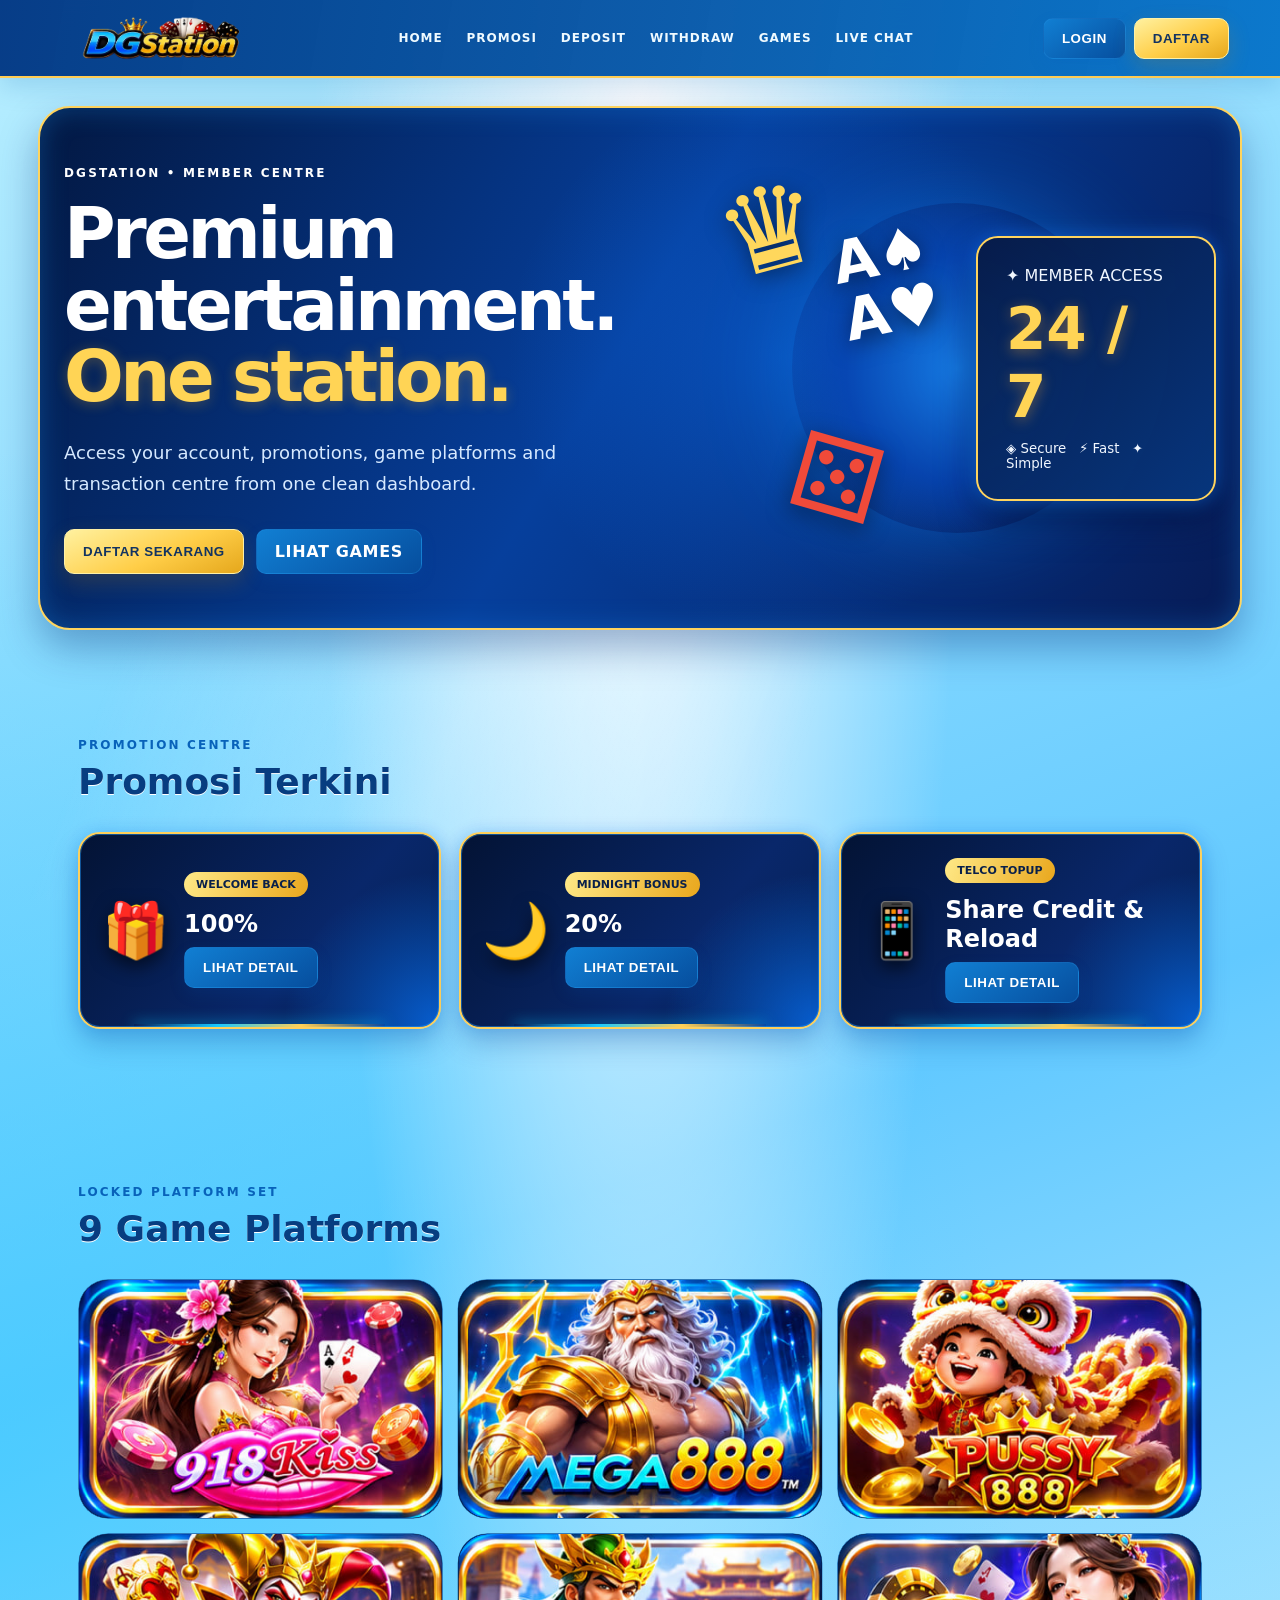
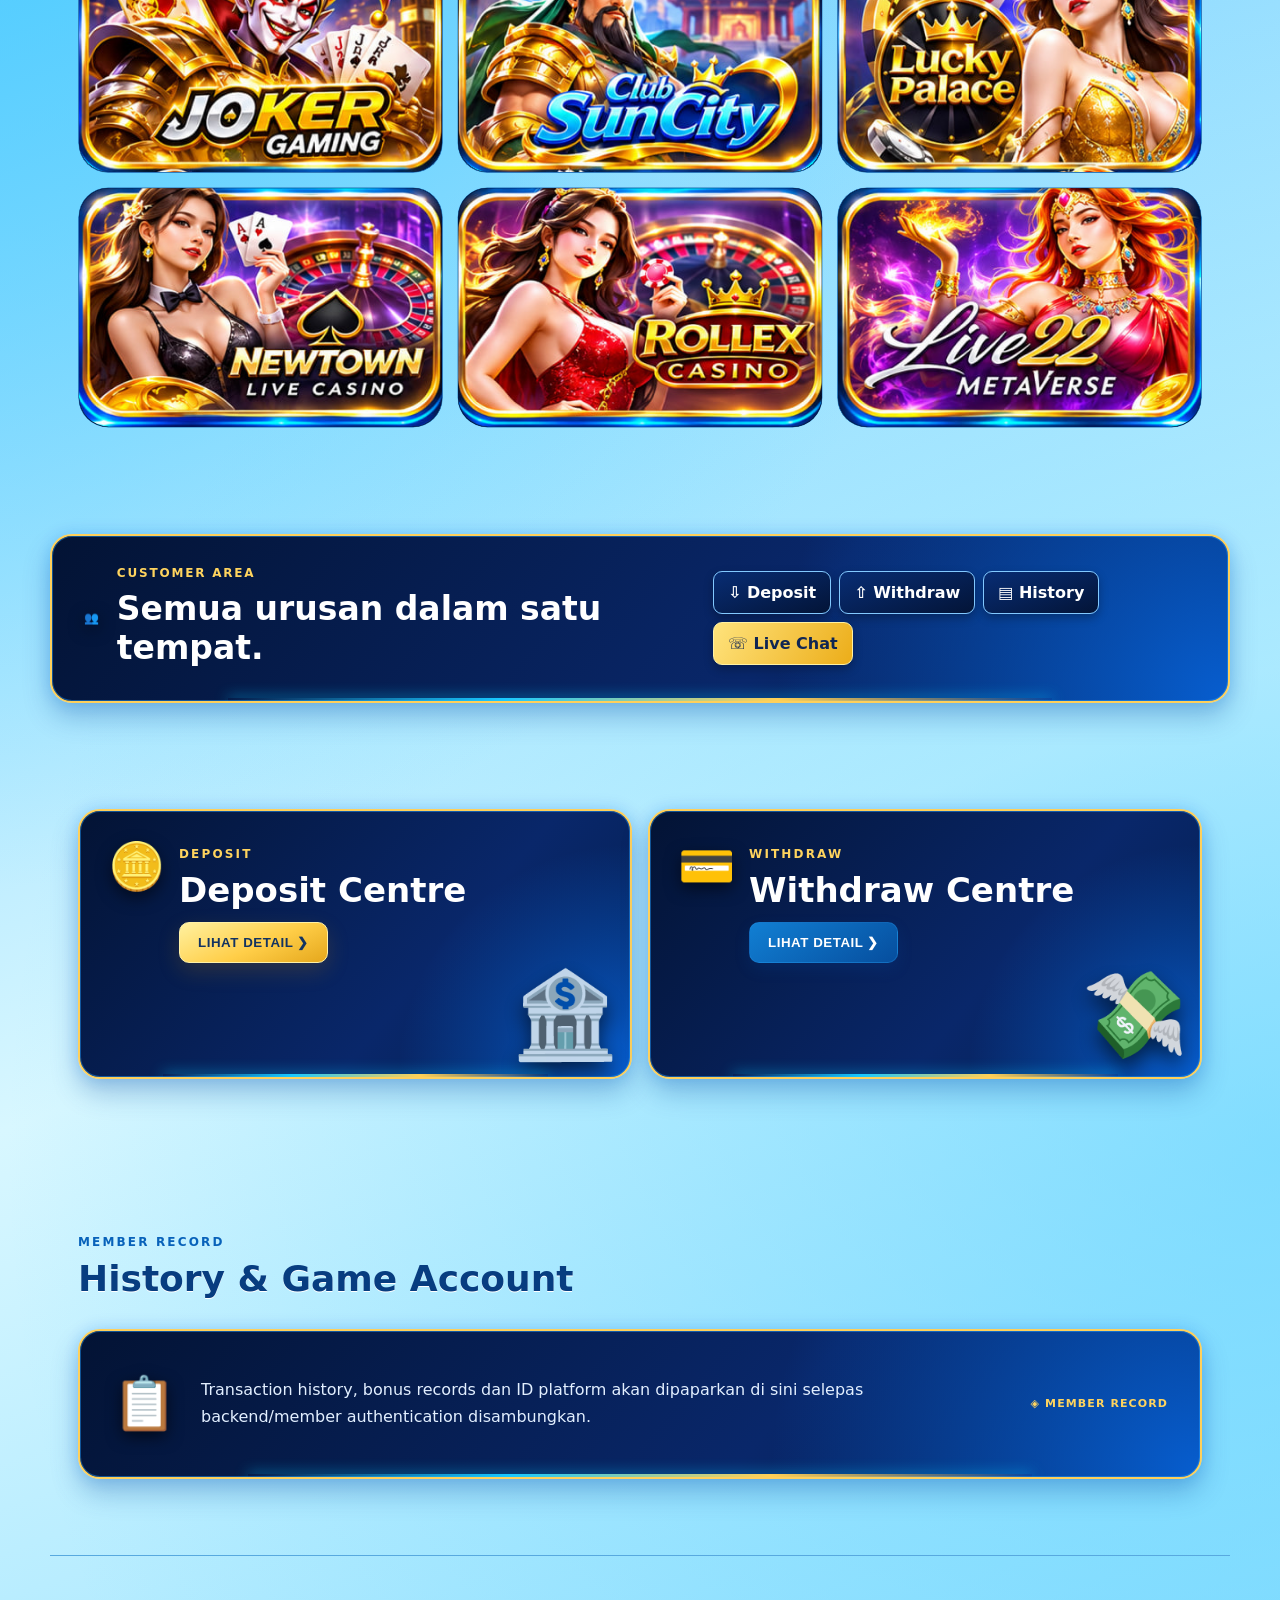
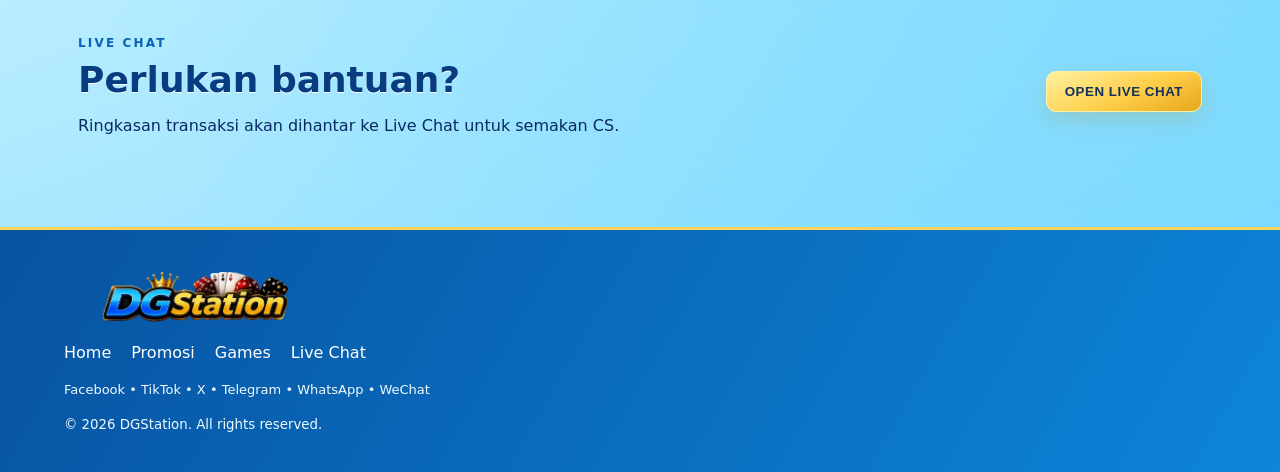
==== index.html @ 9f31e52c "Simplify promotion and transaction cards with detail dialogs" ====
<!doctype html>
<html lang="en"><head><meta charset="utf-8"><meta name="viewport" content="width=device-width,initial-scale=1">
<title>DGStation</title><meta name="theme-color" content="#061a38"><link rel="icon" type="image/png" href="assets/a761cf86-f172-4a52-9c1f-d658c982da86.png"><link rel="apple-touch-icon" sizes="1024x1024" href="assets/a761cf86-f172-4a52-9c1f-d658c982da86.png"><link rel="stylesheet" href="assets/css/app.css"></head>
<body>
<header class="topbar"><a class="brand" href="#home" aria-label="DGStation home"><img class="dg-logo dg-logo-header" src="assets/image-removebg-preview%20(14).png" alt="DGStation" width="255" height="65"></a>
<button class="menu-toggle" aria-label="Menu">☰</button><nav><a href="#home">HOME</a><a href="#promosi">PROMOSI</a><a href="#deposit">DEPOSIT</a><a href="#withdraw">WITHDRAW</a><a href="#games">GAMES</a><a href="#live-chat">LIVE CHAT</a></nav>
<div class="auth"><button class="btn ghost" data-modal="login">LOGIN</button><button class="btn gold" data-modal="register">DAFTAR</button></div></header>
<main>
<section id="home" class="hero"><div class="hero-copy"><span class="eyebrow">DGSTATION • MEMBER CENTRE</span><h1>Premium entertainment.<br><em>One station.</em></h1><p>Access your account, promotions, game platforms and transaction centre from one clean dashboard.</p><div class="hero-actions"><button class="btn gold" data-modal="register">DAFTAR SEKARANG</button><a class="btn ghost" href="#games">LIHAT GAMES</a></div></div><div class="hero-art"><div class="orb"></div><div class="hero-casino-decor" aria-hidden="true"><span class="deco-crown">♛</span><span class="deco-cards">A♠<br>A♥</span><span class="deco-dice">⚄</span></div><div class="glass-card"><span>✦ MEMBER ACCESS</span><strong>24 / 7</strong><small>◈ Secure &nbsp; ⚡ Fast &nbsp; ✦ Simple</small></div></div></section>
<section id="promosi" class="section"><div class="section-head"><span>PROMOTION CENTRE</span><h2>Promosi Terkini</h2></div><div class="promo-grid"><article class="promo-card promo-gift"><span class="card-symbol" aria-hidden="true">🎁</span><div class="card-copy"><b>WELCOME BACK</b><h3>100%</h3><button class="btn ghost" data-info="welcome">LIHAT DETAIL</button></div></article><article class="promo-card promo-moon"><span class="card-symbol" aria-hidden="true">🌙</span><div class="card-copy"><b>MIDNIGHT BONUS</b><h3>20%</h3><button class="btn ghost" data-info="midnight">LIHAT DETAIL</button></div></article><article class="promo-card promo-phone"><span class="card-symbol" aria-hidden="true">📱</span><div class="card-copy"><b>TELCO TOPUP</b><h3>Share Credit & Reload</h3><button class="btn ghost" data-info="telco">LIHAT DETAIL</button></div></article></div></section>
<section id="games" class="section"><div class="section-head"><span>LOCKED PLATFORM SET</span><h2>9 Game Platforms</h2></div><div class="games" id="gameGrid"></div></section>
<section class="member-strip"><div class="member-heading"><span class="member-icon" aria-hidden="true">👥</span><div><span>CUSTOMER AREA</span><h2>Semua urusan dalam satu tempat.</h2></div></div><div class="quick"><a href="#deposit">⇩ Deposit</a><a href="#withdraw">⇧ Withdraw</a><a href="#history">▤ History</a><a class="quick-chat" href="#live-chat">☏ Live Chat</a></div></section>
<section id="deposit" class="section split"><div class="service-card deposit-card"><div class="service-icon" aria-hidden="true">🪙</div><div class="service-content"><span class="eyebrow">DEPOSIT</span><h2>Deposit Centre</h2><button class="btn gold" data-info="deposit">LIHAT DETAIL ❯</button></div><div class="service-illustration" aria-hidden="true">🏦</div></div><div id="withdraw" class="service-card withdraw-card"><div class="service-icon" aria-hidden="true">💳</div><div class="service-content"><span class="eyebrow">WITHDRAW</span><h2>Withdraw Centre</h2><button class="btn ghost" data-info="withdraw">LIHAT DETAIL ❯</button></div><div class="service-illustration" aria-hidden="true">💸</div></div></section>
<section id="history" class="section"><div class="section-head"><span>MEMBER RECORD</span><h2>History & Game Account</h2></div><div class="panel record-panel"><span class="record-icon" aria-hidden="true">📋</span><p>Transaction history, bonus records dan ID platform akan dipaparkan di sini selepas backend/member authentication disambungkan.</p><span class="record-status">◈ MEMBER RECORD</span></div></section>
<section id="live-chat" class="section chat"><div><span class="eyebrow">LIVE CHAT</span><h2>Perlukan bantuan?</h2><p>Ringkasan transaksi akan dihantar ke Live Chat untuk semakan CS.</p></div><button class="btn gold">OPEN LIVE CHAT</button></section>
</main>
<footer><div class="brand"><img class="dg-logo dg-logo-footer" src="assets/image-removebg-preview%20(14).png" alt="DGStation" width="260" height="67"></div><div class="footlinks"><a href="#home">Home</a><a href="#promosi">Promosi</a><a href="#games">Games</a><a href="#live-chat">Live Chat</a></div><div class="social">Facebook • TikTok • X • Telegram • WhatsApp • WeChat</div><small>© 2026 DGStation. All rights reserved.</small></footer>
<div class="modal" id="login"><div class="modal-card"><button class="close">×</button><span class="eyebrow">MEMBER LOGIN</span><h2>Welcome Back</h2><input placeholder="Username"><input type="password" placeholder="Password"><button class="btn gold wide">LOGIN</button></div></div>
<div class="modal" id="register"><div class="modal-card"><button class="close">×</button><span class="eyebrow">NEW MEMBER</span><h2>Daftar DGStation</h2><input placeholder="Username"><input placeholder="Mobile Number"><input placeholder="Bank Name"><button class="btn gold wide">DAFTAR</button></div></div>
<div class="modal" id="detailModal"><div class="modal-card" role="dialog" aria-modal="true" aria-labelledby="detailTitle"><button class="close" aria-label="Tutup">×</button><span class="eyebrow">MAKLUMAT LANJUT</span><h2 id="detailTitle"></h2><div id="detailBody"></div><button class="btn gold wide" id="detailClose">TUTUP</button></div></div><div id="toast"></div><script src="assets/js/app.js"></script></body></html>
---- assets/css/app.css ----
:root{--navy:#03142d;--navy2:#062451;--blue:#0788ff;--cyan:#35b7ff;--gold:#f5c85b;--text:#edf6ff;--muted:#8fa9c8;--line:rgba(112,178,255,.2);--glass:rgba(8,39,81,.62)}*{box-sizing:border-box}html{scroll-behavior:smooth}body{margin:0;font-family:Inter,ui-sans-serif,system-ui,-apple-system,Segoe UI,sans-serif;color:var(--text);background:radial-gradient(circle at 80% 10%,#0a4c86 0,transparent 28%),radial-gradient(circle at 20% 55%,#063b70 0,transparent 24%),linear-gradient(160deg,#041a38,#062958 48%,#03142d);min-height:100vh}body:before{content:"";position:fixed;inset:0;pointer-events:none;background:linear-gradient(115deg,transparent 35%,rgba(70,183,255,.07),transparent 55%);z-index:-1}a{color:inherit;text-decoration:none}.topbar{height:78px;position:sticky;top:0;z-index:20;display:flex;align-items:center;padding:0 clamp(18px,4vw,64px);gap:30px;background:rgba(3,20,45,.84);backdrop-filter:blur(18px);border-bottom:1px solid var(--line)}.brand{display:flex;align-items:center;gap:11px;font-weight:900}.brand-icon{display:grid;place-items:center;width:38px;height:38px;border-radius:9px;background:linear-gradient(145deg,#ffe08a,#d99c20);color:#082247;box-shadow:0 0 24px rgba(245,200,91,.2)}.brand-word{font-size:21px;letter-spacing:.08em}.topbar nav{display:flex;gap:24px;margin:auto;font-size:12px;font-weight:800;letter-spacing:.08em}.topbar nav a{color:#b8cee8}.topbar nav a:hover{color:#fff}.auth{display:flex;gap:8px}.btn{border:1px solid var(--line);border-radius:10px;padding:12px 18px;background:transparent;color:#fff;font-weight:900;letter-spacing:.04em;cursor:pointer}.btn.gold{background:linear-gradient(135deg,#f7d777,#dba32d);border:0;color:#09234a;box-shadow:0 8px 30px rgba(221,164,45,.18)}.btn.ghost{background:rgba(9,58,110,.38)}.hero{min-height:620px;display:grid;grid-template-columns:1.1fr .9fr;align-items:center;max-width:1280px;margin:auto;padding:80px 5vw}.eyebrow,.section-head span{color:#67c7ff;font-size:12px;font-weight:900;letter-spacing:.18em}.hero h1{font-size:clamp(48px,7vw,88px);line-height:.95;margin:18px 0 24px;letter-spacing:-.05em}.hero h1 em{font-style:normal;color:var(--gold)}.hero p{max-width:590px;color:#b5cae3;font-size:18px;line-height:1.7}.hero-actions{display:flex;gap:12px;margin-top:30px}.hero-art{min-height:420px;display:grid;place-items:center;position:relative}.orb{position:absolute;width:320px;height:320px;border-radius:50%;background:radial-gradient(circle at 35% 25%,#55caff,#0768c9 36%,#052c63 68%,#03162e);box-shadow:0 0 100px rgba(0,128,255,.35)}.glass-card{z-index:1;width:280px;padding:28px;border:1px solid rgba(146,207,255,.25);border-radius:22px;background:rgba(5,32,70,.5);backdrop-filter:blur(18px);box-shadow:0 25px 70px rgba(0,0,0,.25);display:flex;flex-direction:column}.glass-card span,.glass-card small{color:#a9c6e4}.glass-card strong{font-size:64px;color:var(--gold);margin:10px 0}.section{max-width:1180px;margin:auto;padding:76px 28px}.section-head{margin-bottom:30px}.section h2,.member-strip h2{font-size:36px;margin:8px 0}.promo-grid,.games{display:grid;grid-template-columns:repeat(3,1fr);gap:14px}.promo-grid article,.game,.panel,.split>div{border:1px solid var(--line);background:var(--glass);backdrop-filter:blur(12px);border-radius:16px;padding:24px}.promo-grid b{color:var(--gold);font-size:12px}.promo-grid h3{font-size:23px}.promo-grid p,.panel p,.split p{color:#a9bfd9;line-height:1.65}.games{grid-template-columns:repeat(3,1fr)}.game{display:flex;align-items:center;gap:15px;font-weight:900}.game i{width:44px;height:44px;border-radius:12px;background:linear-gradient(145deg,#0c6fc7,#0b315f);display:grid;place-items:center;color:var(--gold);font-style:normal}.member-strip{max-width:1180px;margin:30px auto;padding:38px;border:1px solid rgba(245,200,91,.25);border-radius:20px;background:linear-gradient(110deg,rgba(7,46,92,.8),rgba(4,24,53,.9));display:flex;justify-content:space-between;align-items:center}.member-strip span{color:var(--gold);font-size:12px;font-weight:900;letter-spacing:.15em}.quick{display:flex;gap:8px;flex-wrap:wrap}.quick a{padding:11px 14px;border:1px solid var(--line);border-radius:9px}.split{display:grid;grid-template-columns:1fr 1fr;gap:16px}.chat{display:flex;justify-content:space-between;align-items:center;border-top:1px solid var(--line)}footer{border-top:1px solid var(--line);padding:40px max(28px,5vw);display:grid;gap:20px;color:#8fa9c8}.footlinks{display:flex;gap:20px}.social{font-size:13px}.modal{position:fixed;inset:0;z-index:50;display:none;place-items:center;background:rgba(1,10,25,.75);backdrop-filter:blur(10px)}.modal.open{display:grid}.modal-card{position:relative;width:min(420px,92vw);padding:34px;border:1px solid var(--line);border-radius:20px;background:#062451;box-shadow:0 30px 100px rgba(0,0,0,.45)}.modal-card h2{font-size:30px}.modal-card input{width:100%;padding:14px;margin:7px 0;border:1px solid var(--line);border-radius:10px;background:#041a38;color:#fff;outline:none}.wide{width:100%;margin-top:12px}.close{position:absolute;right:15px;top:12px;border:0;background:none;color:#fff;font-size:26px;cursor:pointer}#toast{position:fixed;right:20px;bottom:20px;z-index:60;padding:14px 18px;border-radius:10px;background:#0a376c;border:1px solid var(--line);transform:translateY(100px);opacity:0;transition:.25s}#toast.show{transform:none;opacity:1}.menu-toggle{display:none}@media(max-width:820px){.topbar{height:68px;padding:0 16px}.topbar nav{display:none;position:absolute;top:68px;left:0;right:0;padding:18px;background:#041a38;flex-direction:column}.topbar nav.open{display:flex}.menu-toggle{display:block;margin-left:auto;border:0;background:none;color:#fff;font-size:24px}.auth .ghost{display:none}.hero{grid-template-columns:1fr;padding-top:55px}.hero-art{min-height:330px}.orb{width:240px;height:240px}.promo-grid,.games,.split{grid-template-columns:1fr}.member-strip,.chat{margin-left:16px;margin-right:16px;display:block}.quick{margin-top:20px}.topbar .brand-word{font-size:17px}}
/* MASTER LOCK: approved 3D fantasy game-card PNGs, no redesign */
.games .game-art-card{display:block;padding:0;overflow:hidden;aspect-ratio:1.52;border:1px solid rgba(69,176,255,.65);border-radius:18px;background:#041b43;box-shadow:0 0 18px rgba(0,125,255,.2);transition:transform .2s ease,box-shadow .2s ease}
.games .game-art-card img{display:block;width:100%;height:100%;object-fit:fill}
.games .game-art-card:hover{transform:translateY(-4px);box-shadow:0 0 25px rgba(12,157,255,.5)}

/* Rounded-in silhouette: clip the actual game artwork, not only its outer container */
.games .game-art-card{border-radius:30px;clip-path:inset(0 round 30px);-webkit-mask-image:-webkit-radial-gradient(white,black)}
.games .game-art-card img{border-radius:30px;clip-path:inset(0 round 30px)}
@media(max-width:600px){.games .game-art-card,.games .game-art-card img{border-radius:24px;clip-path:inset(0 round 24px)}}

/* Official DGStation PNG — logo display MASTER LOCK */
.dg-logo{display:block;object-fit:contain;object-position:left center;width:auto;height:auto;max-width:100%}
.topbar .brand{flex:0 0 auto;min-width:0}
.dg-logo-header{width:clamp(155px,17vw,255px);max-height:64px}
.dg-logo-footer{width:min(260px,72vw);max-height:85px}
@media(max-width:820px){.topbar{gap:12px}.dg-logo-header{width:clamp(142px,38vw,205px);max-height:52px}}
@media(max-width:390px){.dg-logo-header{width:142px}.topbar .auth .btn{padding:10px 12px}}

/* DGStation BRIGHT ROYAL BLUE & GOLD — owner-approved theme, 2026-11-01.
   Presentation-only: preserve official logos and all nine MASTER LOCK game card assets. */
:root{--navy:#0756a5;--navy2:#117ed3;--blue:#087fff;--cyan:#4ce4ff;--gold:#ffd15a;--text:#082a60;--muted:#326e9c;--line:rgba(15,128,221,.32);--glass:rgba(241,251,255,.85)}
body{color:var(--text);background:radial-gradient(ellipse at 50% 4%,rgba(255,255,255,.98),transparent 36%),radial-gradient(circle at 0% 40%,rgba(56,204,255,.55),transparent 40%),radial-gradient(circle at 100% 75%,rgba(76,205,255,.52),transparent 42%),linear-gradient(160deg,#b9efff 0%,#62c9ff 34%,#d8f7ff 66%,#7bd9ff 100%)}
body:before{background:linear-gradient(110deg,transparent 22%,rgba(255,255,255,.28) 45%,transparent 67%);z-index:0}
main,footer{position:relative}
.topbar{background:linear-gradient(100deg,rgba(3,57,133,.98),rgba(3,113,201,.94));border-bottom:2px solid #ffcd54;box-shadow:0 8px 25px rgba(2,91,171,.19)}
.topbar nav a{color:#effaff}.topbar nav a:hover{color:#ffe17a}
.btn{border-color:rgba(35,140,222,.35);background:linear-gradient(140deg,#087bd5,#0358ae);color:#fff;box-shadow:0 6px 16px rgba(0,95,192,.14)}
.btn.gold{background:linear-gradient(155deg,#fff1a0,#ffce48 55%,#e5a71c);color:#123361;border:1px solid #fff1a6;box-shadow:0 8px 22px rgba(197,128,0,.2)}
.btn.ghost{background:linear-gradient(145deg,#117fd3,#064e9e);color:white}
.hero{position:relative;isolation:isolate}
.hero:before{content:"";position:absolute;inset:28px 3% 28px;border:2px solid rgba(255,205,62,.7);border-radius:32px;background:radial-gradient(circle at 82% 38%,rgba(255,255,255,.86),transparent 38%),linear-gradient(120deg,rgba(237,252,255,.88),rgba(59,183,255,.5));box-shadow:0 18px 45px rgba(6,95,181,.16),inset 0 0 28px rgba(255,255,255,.6);z-index:-1}
.eyebrow,.section-head span{color:#0862ba}.hero h1{color:#064c99;text-shadow:0 2px 0 rgba(255,255,255,.65)}.hero h1 em{color:#bd7900}.hero p{color:#235a88}
.orb{background:radial-gradient(circle at 30% 22%,#fff,#7fe9ff 30%,#20a5f3 62%,#0866b6);box-shadow:0 0 90px rgba(45,179,255,.48)}
.glass-card{background:rgba(248,253,255,.87);border:2px solid rgba(255,204,74,.85);box-shadow:0 24px 60px rgba(5,95,173,.18)}
.glass-card span,.glass-card small{color:#235b8c}.glass-card strong{color:#d68a00}
.section-head h2,.section h2,.member-strip h2{color:#073d80;text-shadow:0 1px 0 #fff}
.promo-grid article,.panel,.split>div{background:linear-gradient(145deg,rgba(255,255,255,.94),rgba(205,240,255,.88));border:1px solid rgba(255,195,53,.7);box-shadow:0 12px 32px rgba(13,112,198,.12)}
.promo-grid b{color:#b87900}.promo-grid p,.panel p,.split p{color:#2b668f}
.member-strip{background:linear-gradient(115deg,#ebfbff,#8edbff);border:2px solid #ffcb4a;box-shadow:0 12px 32px rgba(12,110,199,.15)}
.member-strip span{color:#a66d00}.quick a{background:#fff;border-color:#8ed5ff;color:#064c98}
.chat{border-top-color:#58a9df}
footer{background:linear-gradient(120deg,#0753a1,#0d85d9);border-top:3px solid #ffd25b;color:#effbff}
footer a{color:#fff}
.modal-card{background:linear-gradient(145deg,#e9faff,#8ed8ff);border:2px solid #ffcd57;color:#073a79}
.modal-card input{background:#fff;color:#093e79;border-color:#78bde9}
.modal-card .close{color:#064c99}
#toast{background:#e8f9ff;color:#064c99;border-color:#f2bd3c}
@media(max-width:820px){.topbar nav{background:#075eaf}.hero:before{inset:12px 10px;border-radius:22px}}
/* Keep all nine original platform image files, crop settings and rounded corners unchanged. */

/* PREMIUM DASHBOARD MASTER LOCK — darker professional inner panels on bright blue page */
.hero{min-height:540px}
.hero:before{background:radial-gradient(circle at 62% 48%,rgba(13,116,248,.38),transparent 35%),linear-gradient(120deg,#031842 0%,#063f9c 48%,#071b55 100%);border:2px solid #ffd45e;box-shadow:0 18px 38px rgba(4,38,110,.34),inset 0 0 28px rgba(26,155,255,.3)}
.hero .eyebrow,.hero h1,.hero p{color:#fff;text-shadow:none}
.hero h1{font-size:clamp(44px,5.5vw,74px);line-height:1.02}
.hero h1 em{color:#ffd455;text-shadow:0 2px 13px rgba(255,184,28,.27)}
.hero p{color:#d6e9ff}
.hero-art{overflow:visible;isolation:isolate}
.hero-art .orb{width:330px;height:330px;opacity:.8;background:radial-gradient(circle,#1989f6 0%,#0747b6 48%,transparent 72%);box-shadow:0 0 90px #0988ff88}
.hero-casino-decor{position:absolute;inset:0;pointer-events:none}
.hero-casino-decor span{position:absolute;display:grid;place-items:center;text-shadow:0 6px 22px rgba(0,0,0,.5)}
.deco-crown{top:1%;left:4%;font-size:115px;color:#ffd75c;transform:rotate(-15deg)}
.deco-cards{top:16%;left:27%;font-size:58px;font-weight:900;line-height:1;color:white;transform:rotate(-12deg)}
.deco-dice{bottom:9%;left:18%;font-size:105px;color:#f04a39;transform:rotate(16deg)}
.hero-art .glass-card{margin-left:auto;margin-right:0;position:relative;z-index:2;width:240px;background:linear-gradient(135deg,#071943ed,#07377fee);border:2px solid #ffd45e;box-shadow:0 0 20px #127dff88,0 18px 36px #001744a8}
.hero-art .glass-card span,.hero-art .glass-card small{color:#f1f7ff}
.hero-art .glass-card strong{color:#ffd455;font-size:58px;text-shadow:0 3px 14px #d8993670}
.section-head h2{font-weight:850}
#promosi .promo-grid{gap:18px}
#promosi .promo-card,.split>.service-card,.member-strip,.record-panel{position:relative;overflow:hidden;color:#fff;border:2px solid #ffd05b;border-radius:22px;background:radial-gradient(circle at 100% 100%,#075ed0 0%,transparent 38%),linear-gradient(130deg,#031334,#09276a 62%,#042052);box-shadow:inset 0 0 0 1px #229bff77,0 14px 27px #0b4b9d4d,0 0 16px #137fff35}
#promosi .promo-card:after,.split>.service-card:after,.member-strip:after,.record-panel:after{content:"";position:absolute;bottom:0;left:15%;right:15%;height:3px;background:linear-gradient(90deg,transparent,#19c9ff,#ffd056,transparent);box-shadow:0 0 14px #00c8ff;pointer-events:none}
#promosi .promo-card{padding:24px 20px;min-height:170px;display:flex;align-items:center;gap:14px}
#promosi .promo-card .card-symbol{flex:0 0 70px;font-size:54px;filter:drop-shadow(0 7px 9px #0009);text-align:center}
#promosi .promo-card .card-copy{min-width:0;position:relative;z-index:1}
#promosi .promo-card b{display:inline-block;background:linear-gradient(110deg,#ffe987,#e9a71d);color:#09204a;border-radius:999px;padding:6px 12px;font-size:11px}
#promosi .promo-card h3{color:white;font-size:clamp(19px,2vw,24px);line-height:1.2;margin:13px 0 8px}
#promosi .promo-card p{color:#d5e9ff;font-size:13px;line-height:1.5;margin:0}
.member-strip{padding:26px 32px;gap:18px}
.member-heading{display:flex;align-items:center;gap:16px}
.member-icon{font-size:48px;filter:drop-shadow(0 4px 8px #0008)}
.member-strip span{color:#ffd45e}
.member-strip h2{color:#fff;text-shadow:none;font-size:clamp(22px,2.7vw,33px)}
.quick a{background:linear-gradient(160deg,#082d74,#031437);border:1px solid #82c9ff;color:white;font-weight:750;box-shadow:0 4px 10px #0004}
.quick a.quick-chat{background:linear-gradient(120deg,#ffe37c,#ecad19);color:#102653;border-color:#fff1a2}
.split>.service-card{min-height:270px;padding:32px 28px;display:flex;gap:14px;align-items:flex-start}
.service-icon{font-size:46px;line-height:1;filter:drop-shadow(0 6px 8px #0008);flex-shrink:0}
.service-content{position:relative;z-index:2;max-width:74%}
.service-card .eyebrow{color:#ffd45e}
.service-card h2{color:white;text-shadow:none;margin:8px 0 12px;font-size:clamp(25px,3vw,34px)}
.split>.service-card p{color:#d4e9ff;font-size:14px;line-height:1.5}
.service-illustration{position:absolute;right:12px;bottom:12px;font-size:85px;opacity:.94;filter:drop-shadow(0 10px 10px #0009);pointer-events:none}
.record-panel{min-height:150px;display:flex;align-items:center;gap:24px;padding:25px 32px}
.record-icon{font-size:52px;filter:drop-shadow(0 5px 8px #0009)}
.record-panel p{color:#e2efff;max-width:700px;margin:0}
.record-status{margin-left:auto;color:#ffd45e;font-size:11px;font-weight:900;letter-spacing:.1em;white-space:nowrap}
@media(max-width:1000px){#promosi .promo-card{flex-direction:column;align-items:flex-start}.service-illustration{font-size:65px;opacity:.55}.record-status{display:none}}
@media(max-width:820px){.hero:before{inset:10px}.hero-art{min-height:280px}.hero-art .orb{width:230px;height:230px}.hero-art .glass-card{width:210px;margin:auto}.deco-crown{font-size:65px}.deco-cards{font-size:35px}.deco-dice{font-size:65px}.member-strip{margin-left:16px;margin-right:16px}.split>.service-card{min-height:250px}#promosi .promo-card{flex-direction:row;align-items:center}.record-panel{flex-wrap:wrap}}
@media(max-width:480px){.hero h1{font-size:44px}.hero p{font-size:15px}.hero-actions{flex-wrap:wrap}.member-strip{padding:24px 18px}.member-heading{gap:10px}.member-icon{font-size:36px}.quick a{font-size:13px}.split>.service-card{padding:23px 17px}.service-icon{font-size:34px}.service-content{max-width:85%}.service-illustration{font-size:52px;opacity:.4}#promosi .promo-card .card-symbol{flex-basis:60px;font-size:46px}}
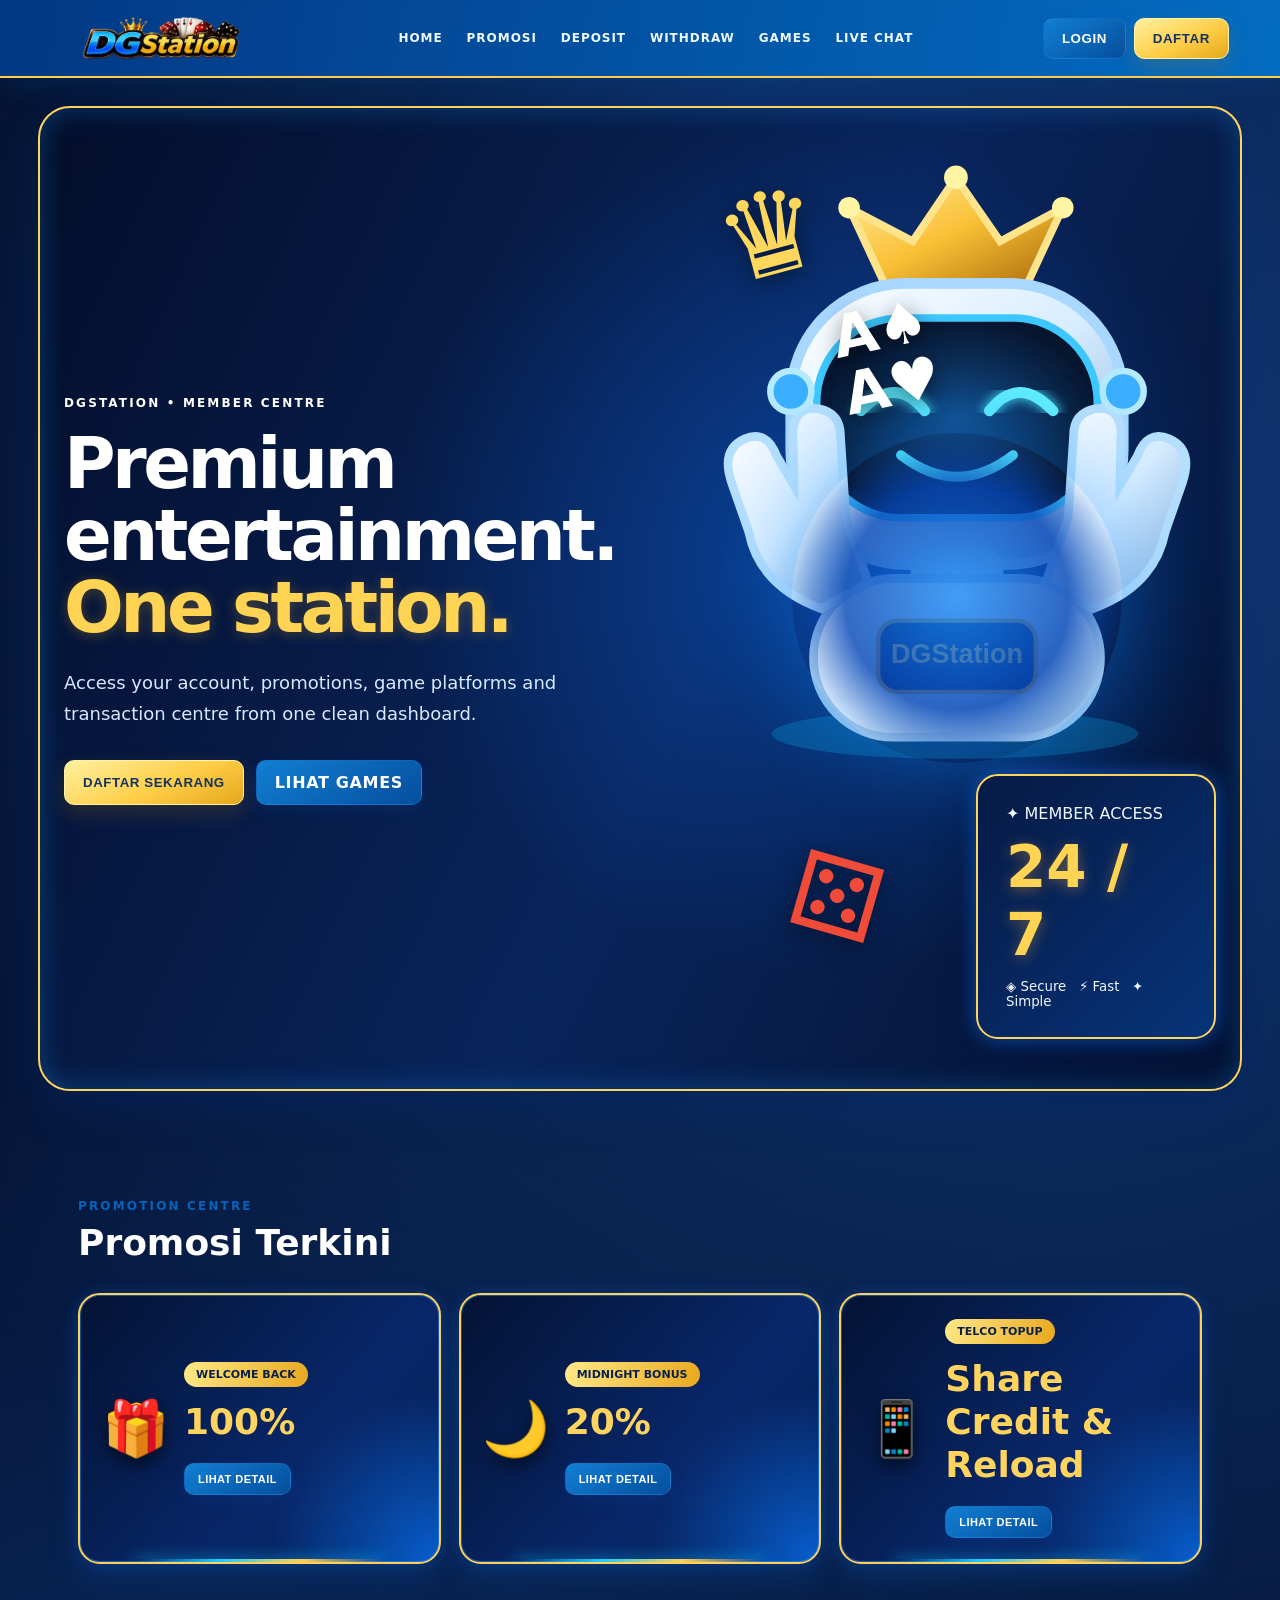
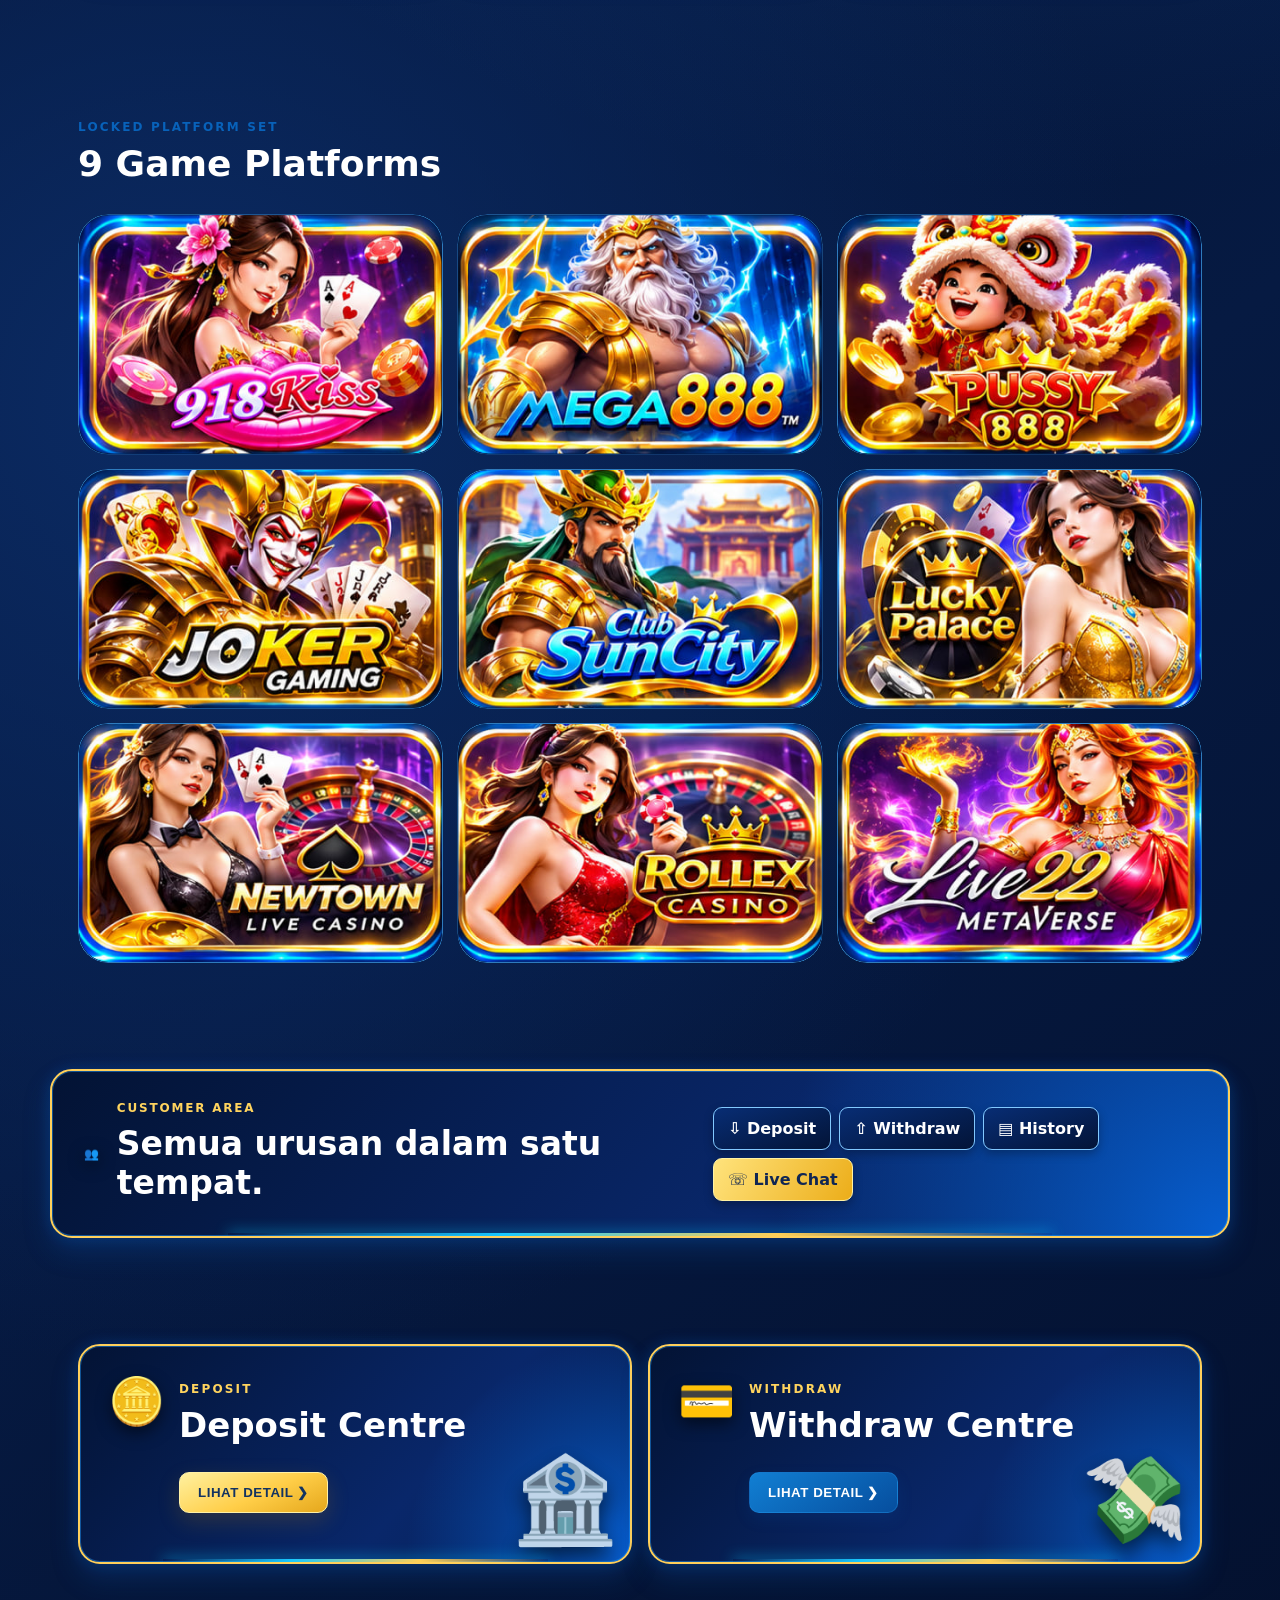
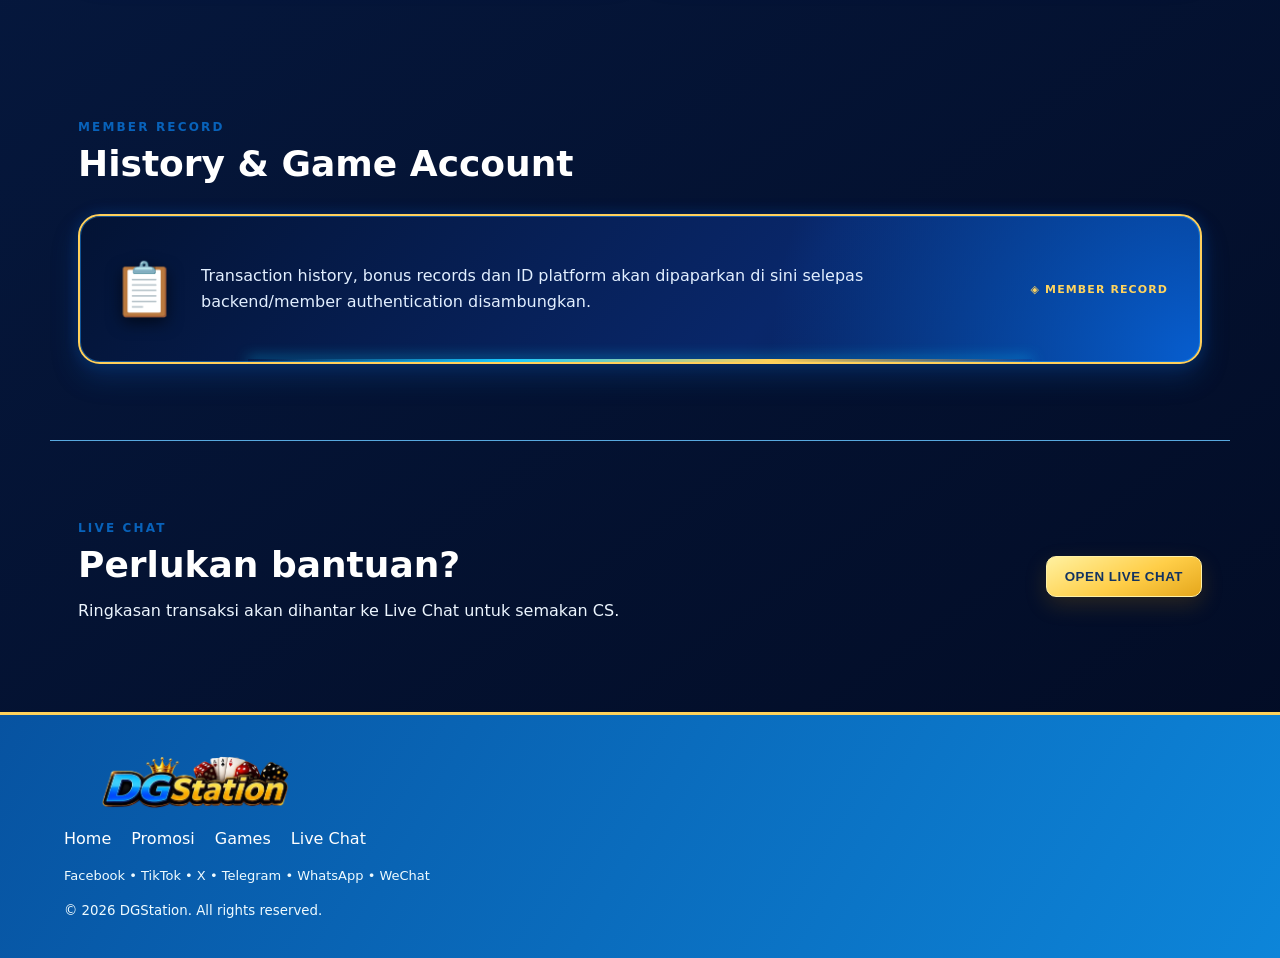
==== commit a406df93: "Place DGStation AI robot in premium hero" ====
--- a/index.html
+++ b/index.html
@@ -6,7 +6,7 @@
 <button class="menu-toggle" aria-label="Menu">☰</button><nav><a href="#home">HOME</a><a href="#promosi">PROMOSI</a><a href="#deposit">DEPOSIT</a><a href="#withdraw">WITHDRAW</a><a href="#games">GAMES</a><a href="#live-chat">LIVE CHAT</a></nav>
 <div class="auth"><button class="btn ghost" data-modal="login">LOGIN</button><button class="btn gold" data-modal="register">DAFTAR</button></div></header>
 <main>
-<section id="home" class="hero"><div class="hero-copy"><span class="eyebrow">DGSTATION • MEMBER CENTRE</span><h1>Premium entertainment.<br><em>One station.</em></h1><p>Access your account, promotions, game platforms and transaction centre from one clean dashboard.</p><div class="hero-actions"><button class="btn gold" data-modal="register">DAFTAR SEKARANG</button><a class="btn ghost" href="#games">LIHAT GAMES</a></div></div><div class="hero-art"><div class="orb"></div><div class="hero-casino-decor" aria-hidden="true"><span class="deco-crown">♛</span><span class="deco-cards">A♠<br>A♥</span><span class="deco-dice">⚄</span></div><div class="glass-card"><span>✦ MEMBER ACCESS</span><strong>24 / 7</strong><small>◈ Secure &nbsp; ⚡ Fast &nbsp; ✦ Simple</small></div></div></section>
+<section id="home" class="hero"><div class="hero-copy"><span class="eyebrow">DGSTATION • MEMBER CENTRE</span><h1>Premium entertainment.<br><em>One station.</em></h1><p>Access your account, promotions, game platforms and transaction centre from one clean dashboard.</p><div class="hero-actions"><button class="btn gold" data-modal="register">DAFTAR SEKARANG</button><a class="btn ghost" href="#games">LIHAT GAMES</a></div></div><div class="hero-art"><div class="orb"></div><img class="hero-robot" src="assets/dgstation-ai-robot.svg" alt="DGStation AI Robot Mascot" loading="eager"><div class="hero-casino-decor" aria-hidden="true"><span class="deco-crown">♛</span><span class="deco-cards">A♠<br>A♥</span><span class="deco-dice">⚄</span></div><div class="glass-card"><span>✦ MEMBER ACCESS</span><strong>24 / 7</strong><small>◈ Secure &nbsp; ⚡ Fast &nbsp; ✦ Simple</small></div></div></section>
 <section id="promosi" class="section"><div class="section-head"><span>PROMOTION CENTRE</span><h2>Promosi Terkini</h2></div><div class="promo-grid"><article class="promo-card promo-gift"><span class="card-symbol" aria-hidden="true">🎁</span><div class="card-copy"><b>WELCOME BACK</b><h3>100%</h3><button class="btn ghost" data-info="welcome">LIHAT DETAIL</button></div></article><article class="promo-card promo-moon"><span class="card-symbol" aria-hidden="true">🌙</span><div class="card-copy"><b>MIDNIGHT BONUS</b><h3>20%</h3><button class="btn ghost" data-info="midnight">LIHAT DETAIL</button></div></article><article class="promo-card promo-phone"><span class="card-symbol" aria-hidden="true">📱</span><div class="card-copy"><b>TELCO TOPUP</b><h3>Share Credit & Reload</h3><button class="btn ghost" data-info="telco">LIHAT DETAIL</button></div></article></div></section>
 <section id="games" class="section"><div class="section-head"><span>LOCKED PLATFORM SET</span><h2>9 Game Platforms</h2></div><div class="games" id="gameGrid"></div></section>
 <section class="member-strip"><div class="member-heading"><span class="member-icon" aria-hidden="true">👥</span><div><span>CUSTOMER AREA</span><h2>Semua urusan dalam satu tempat.</h2></div></div><div class="quick"><a href="#deposit">⇩ Deposit</a><a href="#withdraw">⇧ Withdraw</a><a href="#history">▤ History</a><a class="quick-chat" href="#live-chat">☏ Live Chat</a></div></section>
--- a/assets/css/app.css
+++ b/assets/css/app.css
@@ -97,3 +97,24 @@
 @media(max-width:1000px){#promosi .promo-card{flex-direction:column;align-items:flex-start}.service-illustration{font-size:65px;opacity:.55}.record-status{display:none}}
 @media(max-width:820px){.hero:before{inset:10px}.hero-art{min-height:280px}.hero-art .orb{width:230px;height:230px}.hero-art .glass-card{width:210px;margin:auto}.deco-crown{font-size:65px}.deco-cards{font-size:35px}.deco-dice{font-size:65px}.member-strip{margin-left:16px;margin-right:16px}.split>.service-card{min-height:250px}#promosi .promo-card{flex-direction:row;align-items:center}.record-panel{flex-wrap:wrap}}
 @media(max-width:480px){.hero h1{font-size:44px}.hero p{font-size:15px}.hero-actions{flex-wrap:wrap}.member-strip{padding:24px 18px}.member-heading{gap:10px}.member-icon{font-size:36px}.quick a{font-size:13px}.split>.service-card{padding:23px 17px}.service-icon{font-size:34px}.service-content{max-width:85%}.service-illustration{font-size:52px;opacity:.4}#promosi .promo-card .card-symbol{flex-basis:60px;font-size:46px}}
+
+/* MASTER LOCK: Navy Blue Premium and compact click-to-view centre cards */
+:root{--text:#edf6ff;--muted:#9eb9dc;--glass:rgba(7,30,72,.8);--line:rgba(97,177,255,.28)}
+body{color:#edf6ff;background:radial-gradient(circle at 78% 12%,#123c7c 0,transparent 34%),radial-gradient(circle at 14% 48%,#0b2b64 0,transparent 40%),linear-gradient(145deg,#020b22,#061a42 55%,#020b23)}
+body:before{background:linear-gradient(110deg,transparent 28%,rgba(15,104,223,.09),transparent 70%)}
+.section-head h2,.section h2{color:#fff;text-shadow:none}
+.hero:before{background:radial-gradient(circle at 65% 45%,rgba(10,108,239,.4),transparent 45%),linear-gradient(115deg,#030e2a,#09245b 55%,#04112f)}
+#promosi .promo-card .card-copy h3{color:#ffd45e;font-size:clamp(25px,3vw,36px)}
+#promosi .promo-card .btn{margin-top:12px;font-size:11px;padding:9px 13px}
+#promosi .promo-card{min-height:175px}
+.split>.service-card{min-height:220px}
+.service-content{max-width:80%}
+.service-content .btn{margin-top:15px}
+.member-strip h2{color:#fff}
+#detailModal .modal-card{background:linear-gradient(140deg,#071b45,#0b326c);color:#fff;border:2px solid #e6b948;max-height:85vh;overflow:auto}
+#detailModal .close{color:#fff}
+#detailModal h2{color:#ffd45e;font-size:clamp(24px,4vw,32px)}
+.detail-list{list-style:none;padding:0;margin:22px 0}
+.detail-list li{padding:11px 0 11px 29px;border-bottom:1px solid rgba(136,197,255,.2);position:relative;line-height:1.5;color:#e5f1ff}
+.detail-list li:before{content:"✓";position:absolute;left:0;color:#ffd45e;font-weight:900}
+#detailModal .eyebrow{color:#82ceff}
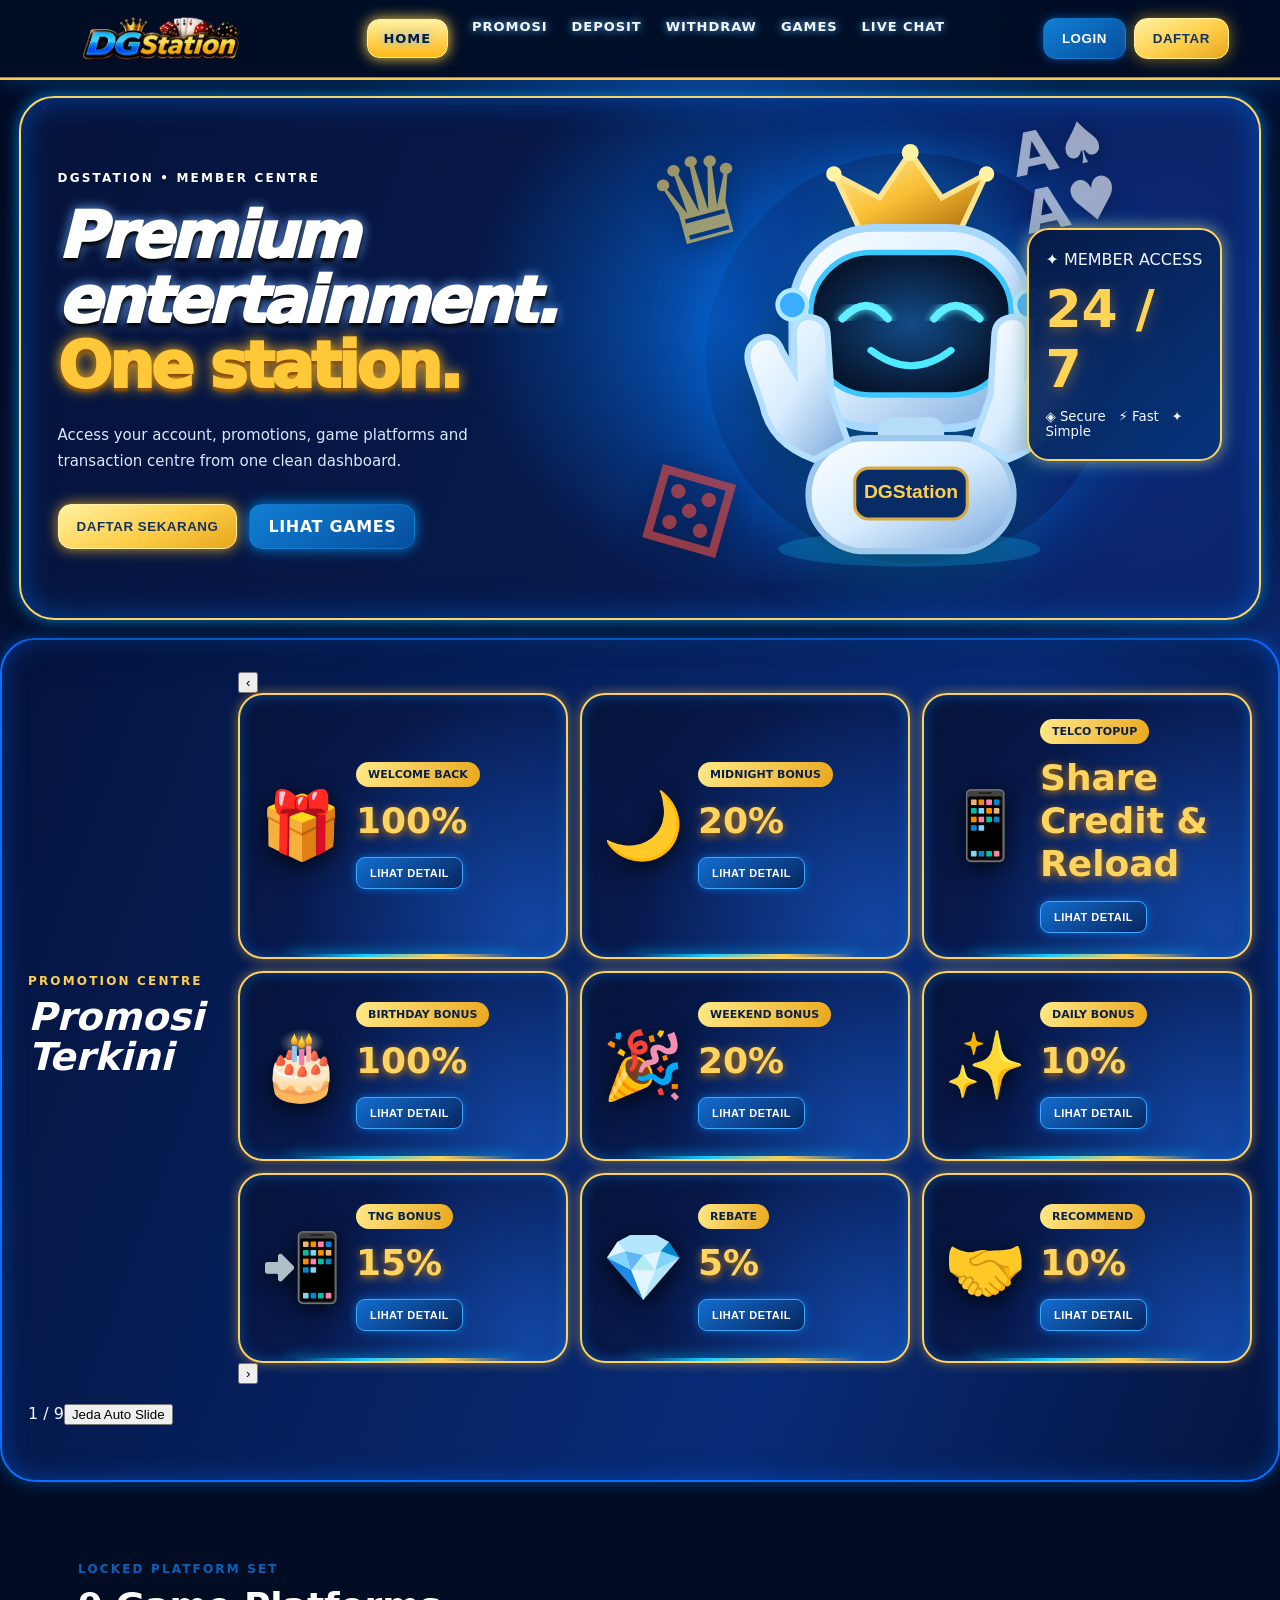
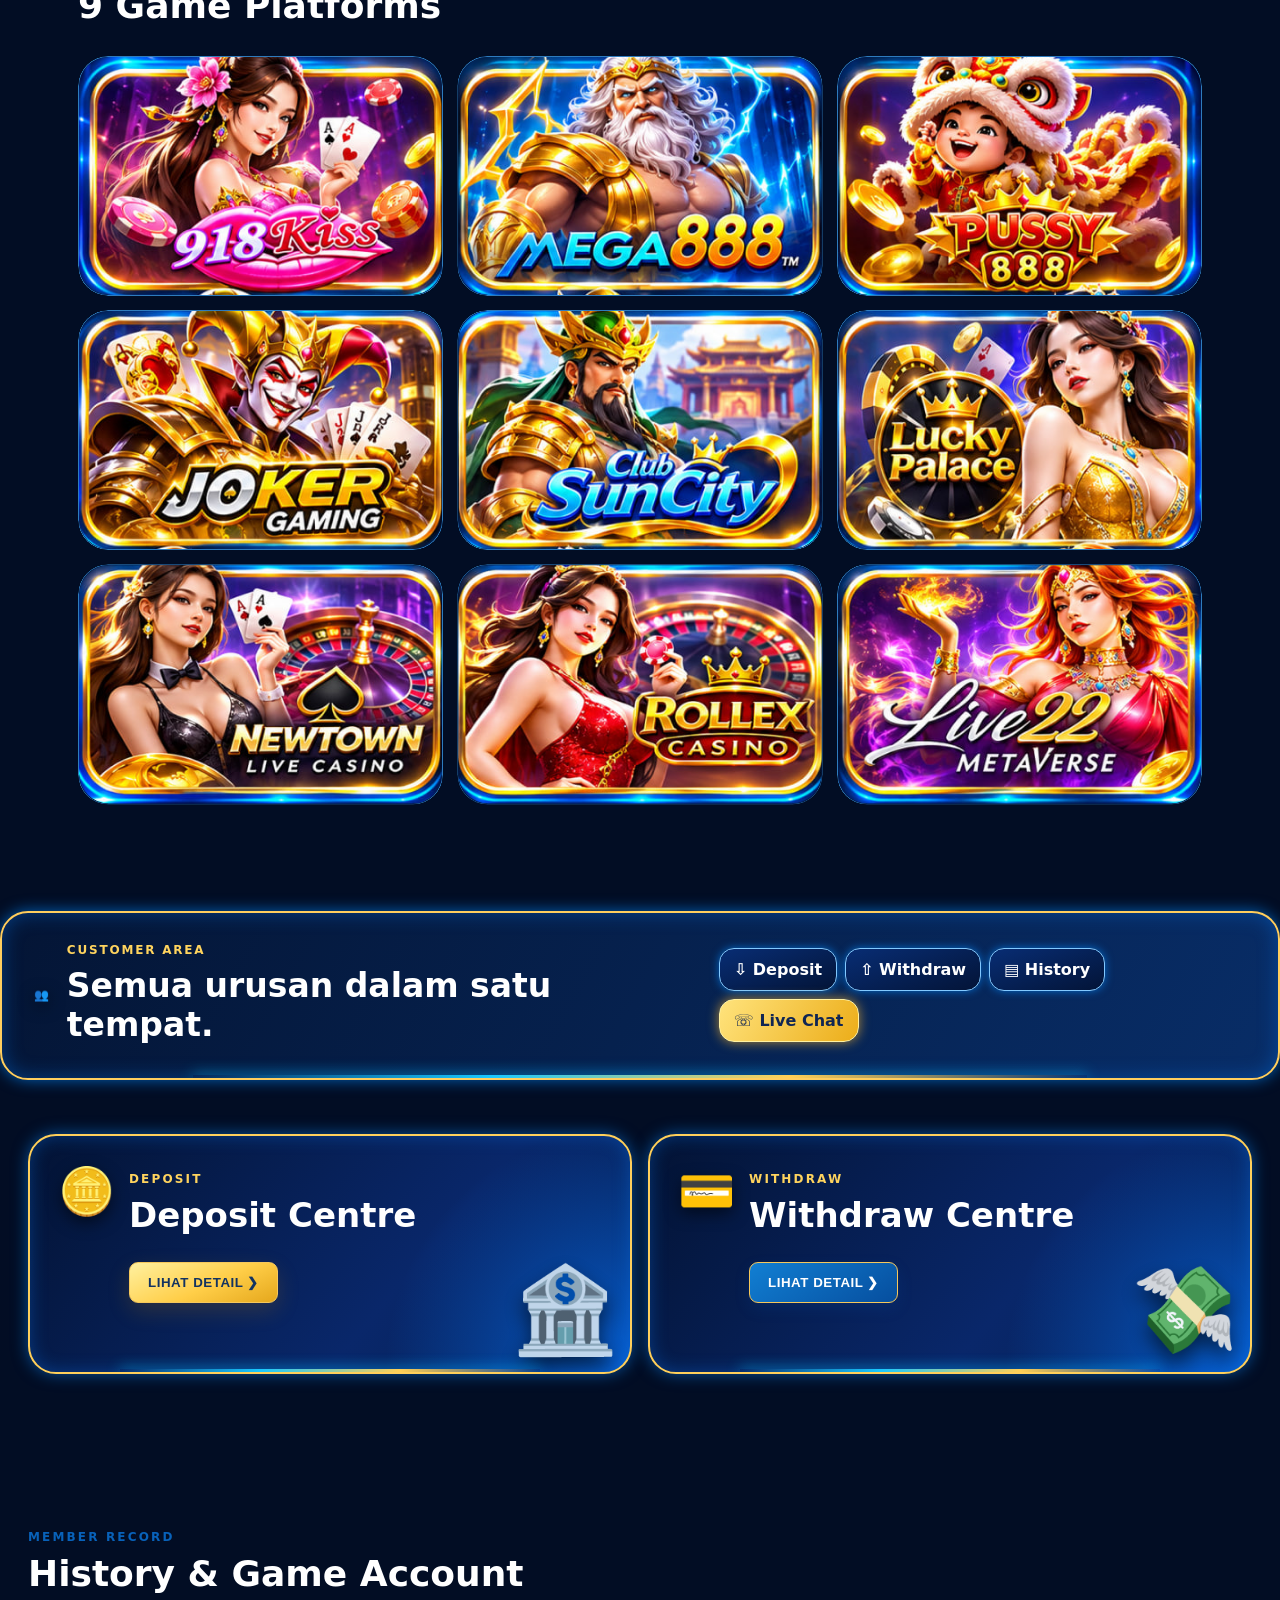
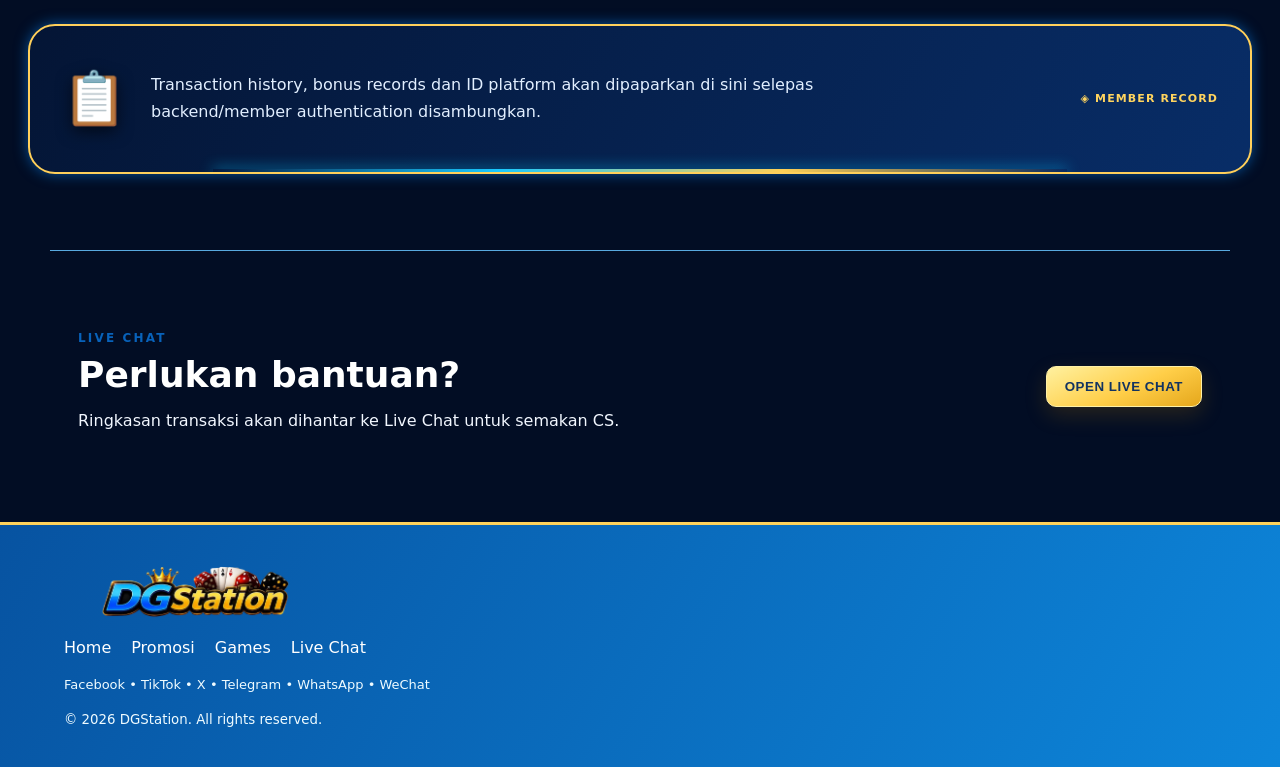
==== commit 4af38efd: "Add nine compact promotional cards in horizontal slider" ====
--- a/index.html
+++ b/index.html
@@ -7,7 +7,7 @@
 <div class="auth"><button class="btn ghost" data-modal="login">LOGIN</button><button class="btn gold" data-modal="register">DAFTAR</button></div></header>
 <main>
 <section id="home" class="hero"><div class="hero-copy"><span class="eyebrow">DGSTATION • MEMBER CENTRE</span><h1>Premium entertainment.<br><em>One station.</em></h1><p>Access your account, promotions, game platforms and transaction centre from one clean dashboard.</p><div class="hero-actions"><button class="btn gold" data-modal="register">DAFTAR SEKARANG</button><a class="btn ghost" href="#games">LIHAT GAMES</a></div></div><div class="hero-art"><div class="orb"></div><img class="hero-robot" src="assets/dgstation-ai-robot.svg" alt="DGStation AI Robot Mascot" loading="eager"><div class="hero-casino-decor" aria-hidden="true"><span class="deco-crown">♛</span><span class="deco-cards">A♠<br>A♥</span><span class="deco-dice">⚄</span></div><div class="glass-card"><span>✦ MEMBER ACCESS</span><strong>24 / 7</strong><small>◈ Secure &nbsp; ⚡ Fast &nbsp; ✦ Simple</small></div></div></section>
-<section id="promosi" class="section"><div class="section-head"><span>PROMOTION CENTRE</span><h2>Promosi Terkini</h2></div><div class="promo-grid"><article class="promo-card promo-gift"><span class="card-symbol" aria-hidden="true">🎁</span><div class="card-copy"><b>WELCOME BACK</b><h3>100%</h3><button class="btn ghost" data-info="welcome">LIHAT DETAIL</button></div></article><article class="promo-card promo-moon"><span class="card-symbol" aria-hidden="true">🌙</span><div class="card-copy"><b>MIDNIGHT BONUS</b><h3>20%</h3><button class="btn ghost" data-info="midnight">LIHAT DETAIL</button></div></article><article class="promo-card promo-phone"><span class="card-symbol" aria-hidden="true">📱</span><div class="card-copy"><b>TELCO TOPUP</b><h3>Share Credit & Reload</h3><button class="btn ghost" data-info="telco">LIHAT DETAIL</button></div></article></div></section>
+<section id="promosi" class="section"><div class="section-head"><span>PROMOTION CENTRE</span><h2>Promosi Terkini</h2></div><div class="promo-carousel-wrap"><button type="button" class="promo-arrow promo-prev" aria-label="Promosi sebelumnya">‹</button><div class="promo-grid" id="promoSlider" aria-label="Senarai promosi DGStation"><article class="promo-card promo-welcome"><span class="card-symbol" aria-hidden="true">🎁</span><div class="card-copy"><b>WELCOME BACK</b><h3>100%</h3><button class="btn ghost" data-info="welcome">LIHAT DETAIL</button></div></article><article class="promo-card promo-midnight"><span class="card-symbol" aria-hidden="true">🌙</span><div class="card-copy"><b>MIDNIGHT BONUS</b><h3>20%</h3><button class="btn ghost" data-info="midnight">LIHAT DETAIL</button></div></article><article class="promo-card promo-telco"><span class="card-symbol" aria-hidden="true">📱</span><div class="card-copy"><b>TELCO TOPUP</b><h3>Share Credit & Reload</h3><button class="btn ghost" data-info="telco">LIHAT DETAIL</button></div></article><article class="promo-card promo-birthday"><span class="card-symbol" aria-hidden="true">🎂</span><div class="card-copy"><b>BIRTHDAY BONUS</b><h3>100%</h3><button class="btn ghost" data-info="birthday">LIHAT DETAIL</button></div></article><article class="promo-card promo-weekend"><span class="card-symbol" aria-hidden="true">🎉</span><div class="card-copy"><b>WEEKEND BONUS</b><h3>20%</h3><button class="btn ghost" data-info="weekend">LIHAT DETAIL</button></div></article><article class="promo-card promo-daily"><span class="card-symbol" aria-hidden="true">✨</span><div class="card-copy"><b>DAILY BONUS</b><h3>10%</h3><button class="btn ghost" data-info="daily">LIHAT DETAIL</button></div></article><article class="promo-card promo-tng"><span class="card-symbol" aria-hidden="true">📲</span><div class="card-copy"><b>TNG BONUS</b><h3>15%</h3><button class="btn ghost" data-info="tng">LIHAT DETAIL</button></div></article><article class="promo-card promo-rebate"><span class="card-symbol" aria-hidden="true">💎</span><div class="card-copy"><b>REBATE</b><h3>5%</h3><button class="btn ghost" data-info="rebate">LIHAT DETAIL</button></div></article><article class="promo-card promo-recommend"><span class="card-symbol" aria-hidden="true">🤝</span><div class="card-copy"><b>RECOMMEND</b><h3>10%</h3><button class="btn ghost" data-info="recommend">LIHAT DETAIL</button></div></article></div><button type="button" class="promo-arrow promo-next" aria-label="Promosi seterusnya">›</button></div><div class="promo-slider-footer"><span id="promoCounter">1 / 9</span><button type="button" id="promoPause" aria-pressed="false">Jeda Auto Slide</button></div></section>
 <section id="games" class="section"><div class="section-head"><span>LOCKED PLATFORM SET</span><h2>9 Game Platforms</h2></div><div class="games" id="gameGrid"></div></section>
 <section class="member-strip"><div class="member-heading"><span class="member-icon" aria-hidden="true">👥</span><div><span>CUSTOMER AREA</span><h2>Semua urusan dalam satu tempat.</h2></div></div><div class="quick"><a href="#deposit">⇩ Deposit</a><a href="#withdraw">⇧ Withdraw</a><a href="#history">▤ History</a><a class="quick-chat" href="#live-chat">☏ Live Chat</a></div></section>
 <section id="deposit" class="section split"><div class="service-card deposit-card"><div class="service-icon" aria-hidden="true">🪙</div><div class="service-content"><span class="eyebrow">DEPOSIT</span><h2>Deposit Centre</h2><button class="btn gold" data-info="deposit">LIHAT DETAIL ❯</button></div><div class="service-illustration" aria-hidden="true">🏦</div></div><div id="withdraw" class="service-card withdraw-card"><div class="service-icon" aria-hidden="true">💳</div><div class="service-content"><span class="eyebrow">WITHDRAW</span><h2>Withdraw Centre</h2><button class="btn ghost" data-info="withdraw">LIHAT DETAIL ❯</button></div><div class="service-illustration" aria-hidden="true">💸</div></div></section>
--- a/assets/css/app.css
+++ b/assets/css/app.css
@@ -118,3 +118,72 @@
 .detail-list li{padding:11px 0 11px 29px;border-bottom:1px solid rgba(136,197,255,.2);position:relative;line-height:1.5;color:#e5f1ff}
 .detail-list li:before{content:"✓";position:absolute;left:0;color:#ffd45e;font-weight:900}
 #detailModal .eyebrow{color:#82ceff}
+
+/* DGStation premium visual UI and AI robot mascot */
+:root{--navy:#03142d;--navy2:#062451;--blue:#0788ff;--cyan:#35b7ff;--gold:#f5c85b;--text:#edf6ff;--muted:#a6bedc;--line:rgba(112,178,255,.25);--glass:rgba(8,39,81,.72)}
+html{background:#020d24}
+body{background:radial-gradient(circle at 70% 7%,rgba(16,81,163,.55),transparent 34%),radial-gradient(circle at 15% 52%,rgba(7,45,105,.6),transparent 40%),linear-gradient(160deg,#020b20,#061938 55%,#020b20);color:#f2f7ff}
+.topbar{background:rgba(2,14,38,.96);border-bottom:1px solid #b18a36}
+.hero-art{min-height:480px}
+.hero-robot{position:absolute;z-index:2;width:min(92%,440px);max-height:490px;object-fit:contain;object-position:center;filter:drop-shadow(0 22px 22px rgba(0,0,0,.4)) drop-shadow(0 0 24px rgba(18,170,255,.4));animation:robotFloat 5s ease-in-out infinite}
+@keyframes robotFloat{0%,100%{transform:translateY(0)}50%{transform:translateY(-12px)}}
+.hero-art .glass-card{z-index:4;transform:translate(20px,95px);width:210px}
+.hero-casino-decor{z-index:1;opacity:.6}
+.hero-art .orb{z-index:0}
+#promosi .promo-card,.split>.service-card{transition:transform .2s ease,box-shadow .2s ease}
+#promosi .promo-card:hover,.split>.service-card:hover{transform:translateY(-5px);box-shadow:0 16px 36px rgba(2,4,22,.6),0 0 20px rgba(14,155,255,.35)}
+#promosi .promo-card .card-symbol{font-size:66px;filter:drop-shadow(0 6px 12px #000b)}
+#promosi .promo-card .btn,.service-card .btn{border:1px solid #f6c85b;border-radius:9px}
+#promosi .promo-card .card-copy{display:flex;flex-direction:column;align-items:flex-start}
+#promosi .promo-card h3{margin:12px 0 3px}
+.member-strip{background:linear-gradient(120deg,#041535,#082d67);border-color:#d5a940}
+.record-panel{background:linear-gradient(120deg,#041535,#082d67)}
+@media(max-width:820px){.hero-art{min-height:410px}.hero-robot{width:min(85%,340px);max-height:380px}.hero-art .glass-card{transform:translate(65px,100px);width:170px;padding:18px}.hero-art .glass-card strong{font-size:42px}}
+@media(max-width:480px){.hero-art{min-height:340px}.hero-robot{width:82%;max-height:320px}.hero-art .glass-card{transform:translate(55px,85px);width:145px;padding:12px}.hero-art .glass-card strong{font-size:34px}.hero-art .glass-card small{font-size:9px}.deco-crown{left:0}.deco-dice{left:0}}
+@media(prefers-reduced-motion:reduce){.hero-robot{animation:none}}
+
+/* MASTER LOCK v2: cinematic blue/gold dashboard layout based on approved reference */
+body{background:radial-gradient(ellipse at 55% 4%,#0c3588 0,transparent 36%),radial-gradient(ellipse at 95% 70%,#0b2c7a 0,transparent 36%),linear-gradient(160deg,#010a24,#04143b 55%,#020a24);background-attachment:fixed}
+body:after{content:"";position:fixed;inset:0;z-index:-1;pointer-events:none;background:repeating-linear-gradient(135deg,transparent 0 170px,rgba(13,113,255,.045) 173px,transparent 180px)}
+.topbar{height:78px;box-shadow:0 2px 0 #ffca4c,0 0 28px rgba(0,140,255,.4)}
+.topbar nav a{font-size:13px;color:#f1f7ff;text-shadow:0 0 8px #69baff}
+.topbar nav a:first-child{color:#071b41;background:linear-gradient(#fff0a0,#ffb915);padding:11px 16px;border-radius:12px;box-shadow:0 0 14px #ffd349;border:1px solid #fff1a6}
+.auth .btn{border-radius:13px;box-shadow:0 0 10px rgba(0,140,255,.5)}
+.auth .btn.gold{box-shadow:0 0 15px rgba(255,190,25,.55)}
+.hero{max-width:1450px;min-height:470px;padding:40px 4.5vw;grid-template-columns:1fr 1.15fr}
+.hero:before{inset:18px 1.5%;border-radius:35px;border:2px solid #ffd568;background:radial-gradient(circle at 58% 43%,rgba(4,126,255,.6),transparent 35%),radial-gradient(circle at 88% 50%,#0c2a78,transparent 48%),linear-gradient(110deg,#05133a,#09205d);box-shadow:0 0 15px rgba(0,158,255,.8),inset 0 0 32px rgba(5,117,255,.45),0 12px 45px #0009}
+.hero-copy{z-index:5}
+.hero h1{font-style:italic;font-weight:1000;font-size:clamp(42px,5vw,70px);letter-spacing:-.055em;text-shadow:0 4px 4px #000,0 0 12px #70a9ff}
+.hero h1 em{color:#ffc838;text-shadow:0 3px 2px #8c5000,0 0 14px #ffb91c}
+.hero p{font-size:15px;max-width:450px}
+.hero-actions .btn{border-radius:13px;box-shadow:0 0 14px rgba(3,161,255,.8)}
+.hero-actions .btn.gold{box-shadow:0 0 14px rgba(255,188,36,.8)}
+.hero-art .orb{width:410px;height:410px;background:radial-gradient(circle,#1187ff 0%,#07318c 47%,transparent 70%);box-shadow:0 0 75px #007bff8a}
+.hero-robot{width:min(90%,410px);max-height:440px}
+.hero-art .glass-card{position:absolute;right:0;top:23%;margin:0;transform:none;width:195px;padding:20px 16px;box-shadow:0 0 16px #ffc6418a,0 0 20px #008cff8a}
+.hero-art .glass-card strong{font-size:52px}
+.hero-casino-decor .deco-crown{left:8%;top:3%}
+.hero-casino-decor .deco-cards{left:67%;top:0}
+.hero-casino-decor .deco-dice{left:7%;bottom:5%}
+#promosi.section{max-width:1450px;padding:32px 26px 55px}
+#promosi{display:grid;grid-template-columns:190px 1fr;gap:20px;align-items:center;border:2px solid #086fff;border-radius:35px;background:linear-gradient(110deg,#04133d,#082b77 65%,#04143e);box-shadow:inset 0 0 24px #006eff66,0 0 16px #007dff77}
+#promosi .section-head{margin:0}
+#promosi .section-head span{color:#ffcf4f}
+#promosi .section-head h2{font-style:italic;font-size:clamp(27px,3vw,42px);line-height:1.05}
+#promosi .promo-grid{gap:12px}
+#promosi .promo-card{min-height:190px;border-radius:25px;box-shadow:0 0 12px #ffc34277,inset 0 0 14px #0e8cff66;background:radial-gradient(circle at 90% 90%,#1246a2,transparent 65%),linear-gradient(130deg,#06143b,#081f61)}
+#promosi .promo-card b{font-size:11px;white-space:nowrap}
+#promosi .promo-card h3{font-size:clamp(24px,2.8vw,36px);color:#ffe16b;text-shadow:0 2px 8px #bd7b14}
+#promosi .promo-card .btn{color:#fff;border:1px solid #40a8ff;background:linear-gradient(145deg,#126dd0,#08265f);box-shadow:0 0 10px #008dff99}
+.member-strip{max-width:1400px;border:2px solid #ffce5e;box-shadow:0 0 15px #008affaa,inset 0 0 20px #0475ed66;border-radius:28px}
+.quick a{border-radius:15px;box-shadow:0 0 9px #008affaa}
+.quick a.quick-chat{box-shadow:0 0 12px #ffb928aa}
+.split{max-width:1400px;padding-top:24px}
+.split>.service-card{border-radius:28px;min-height:240px;box-shadow:0 0 16px #0d8aff88,inset 0 0 18px #087eff55}
+.service-icon,.service-illustration,.card-symbol{transition:transform .2s ease}
+.service-card:hover .service-illustration,#promosi .promo-card:hover .card-symbol{transform:scale(1.08) rotate(-4deg)}
+#history{max-width:1400px}
+.record-panel{border-radius:27px;box-shadow:0 0 14px #0b8dff88}
+@media(max-width:1100px){#promosi{grid-template-columns:1fr}#promosi .section-head{padding:0 6px}#promosi .section-head h2{font-size:32px}.hero-art .glass-card{right:-12px}}
+@media(max-width:820px){.hero{grid-template-columns:1fr;min-height:auto;padding:45px 28px}.hero-art{min-height:370px}.hero-art .glass-card{right:2%;top:26%}#promosi{margin:18px 14px;padding:25px 15px 35px}.promo-grid{grid-template-columns:1fr}.member-strip{margin-top:20px}}
+@media(max-width:480px){.hero{padding:38px 25px}.hero:before{inset:8px 8px}.hero-art{min-height:330px}.hero-art .glass-card{right:-8px;top:28%;width:135px}.hero-art .glass-card strong{font-size:33px}.hero-robot{width:85%;max-height:330px}#promosi .promo-card{min-height:150px}#promosi .promo-card .card-symbol{font-size:53px}.hero h1{font-size:42px}}
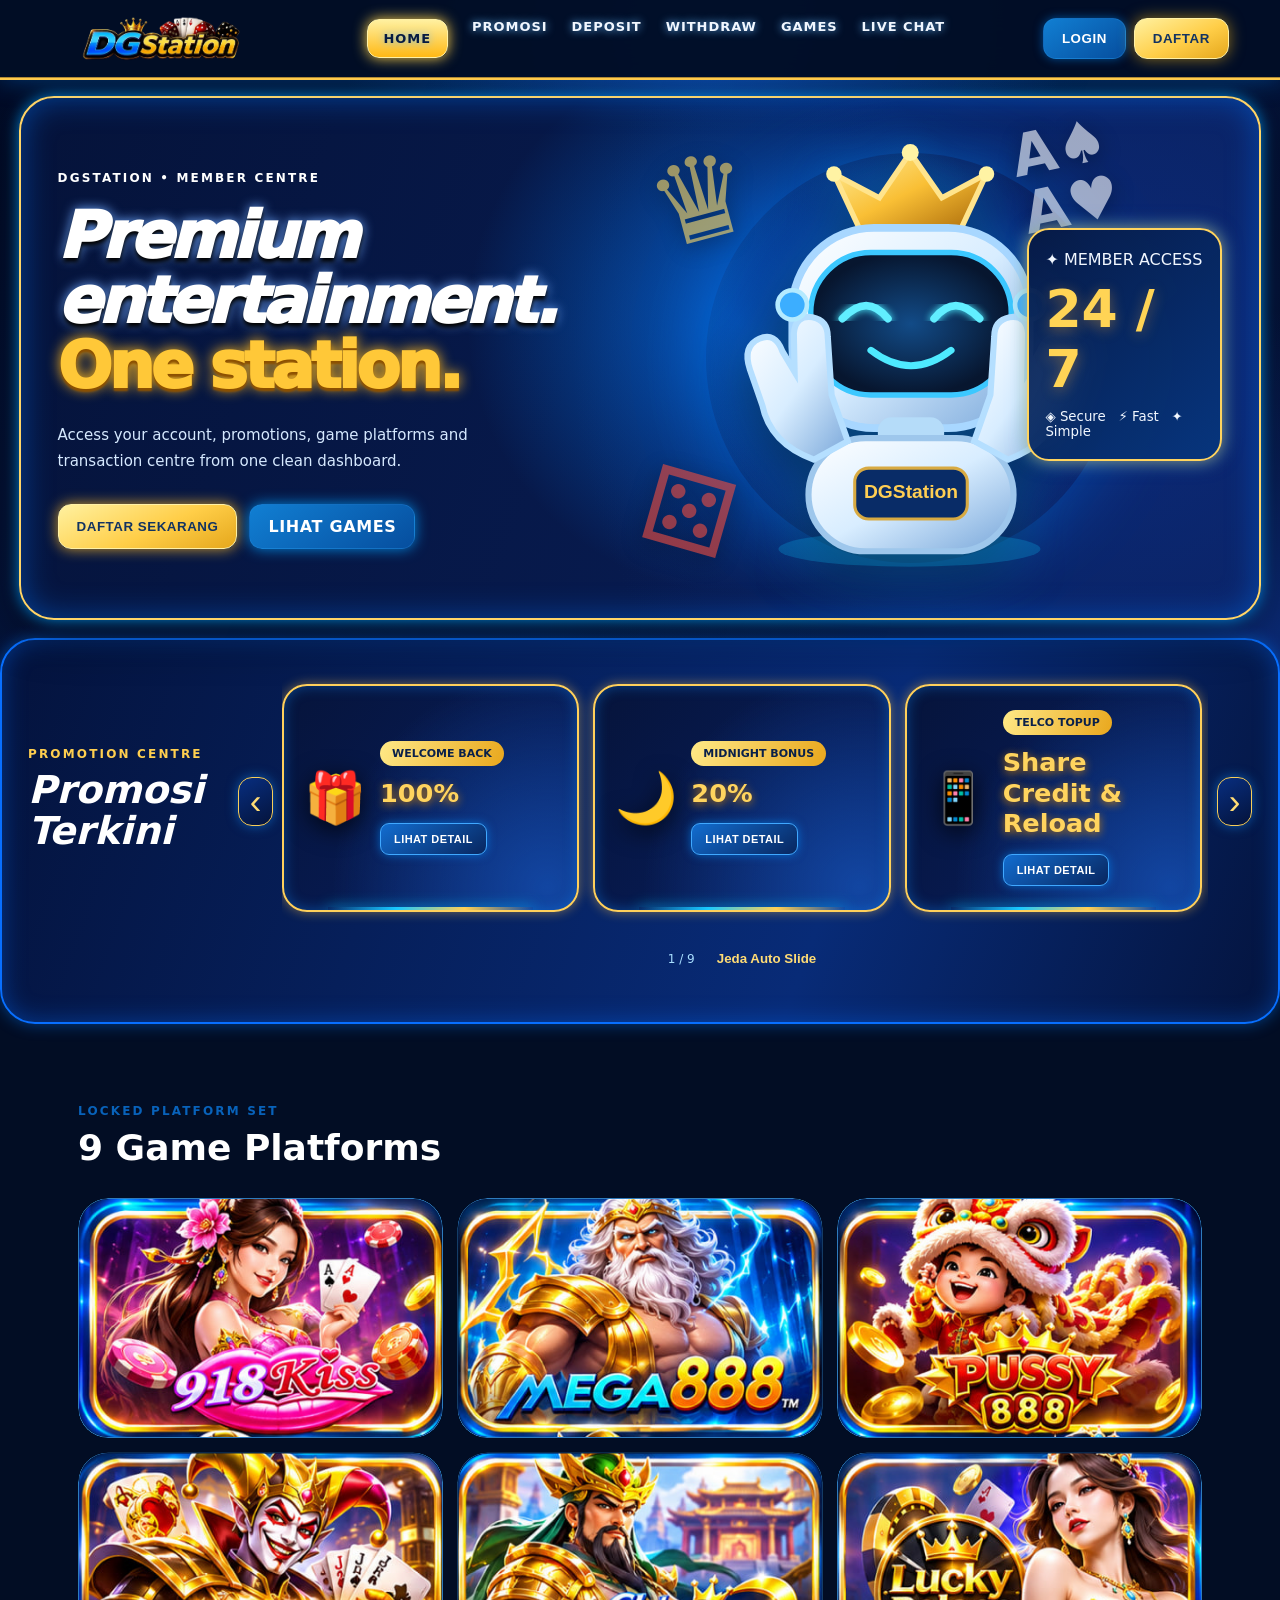
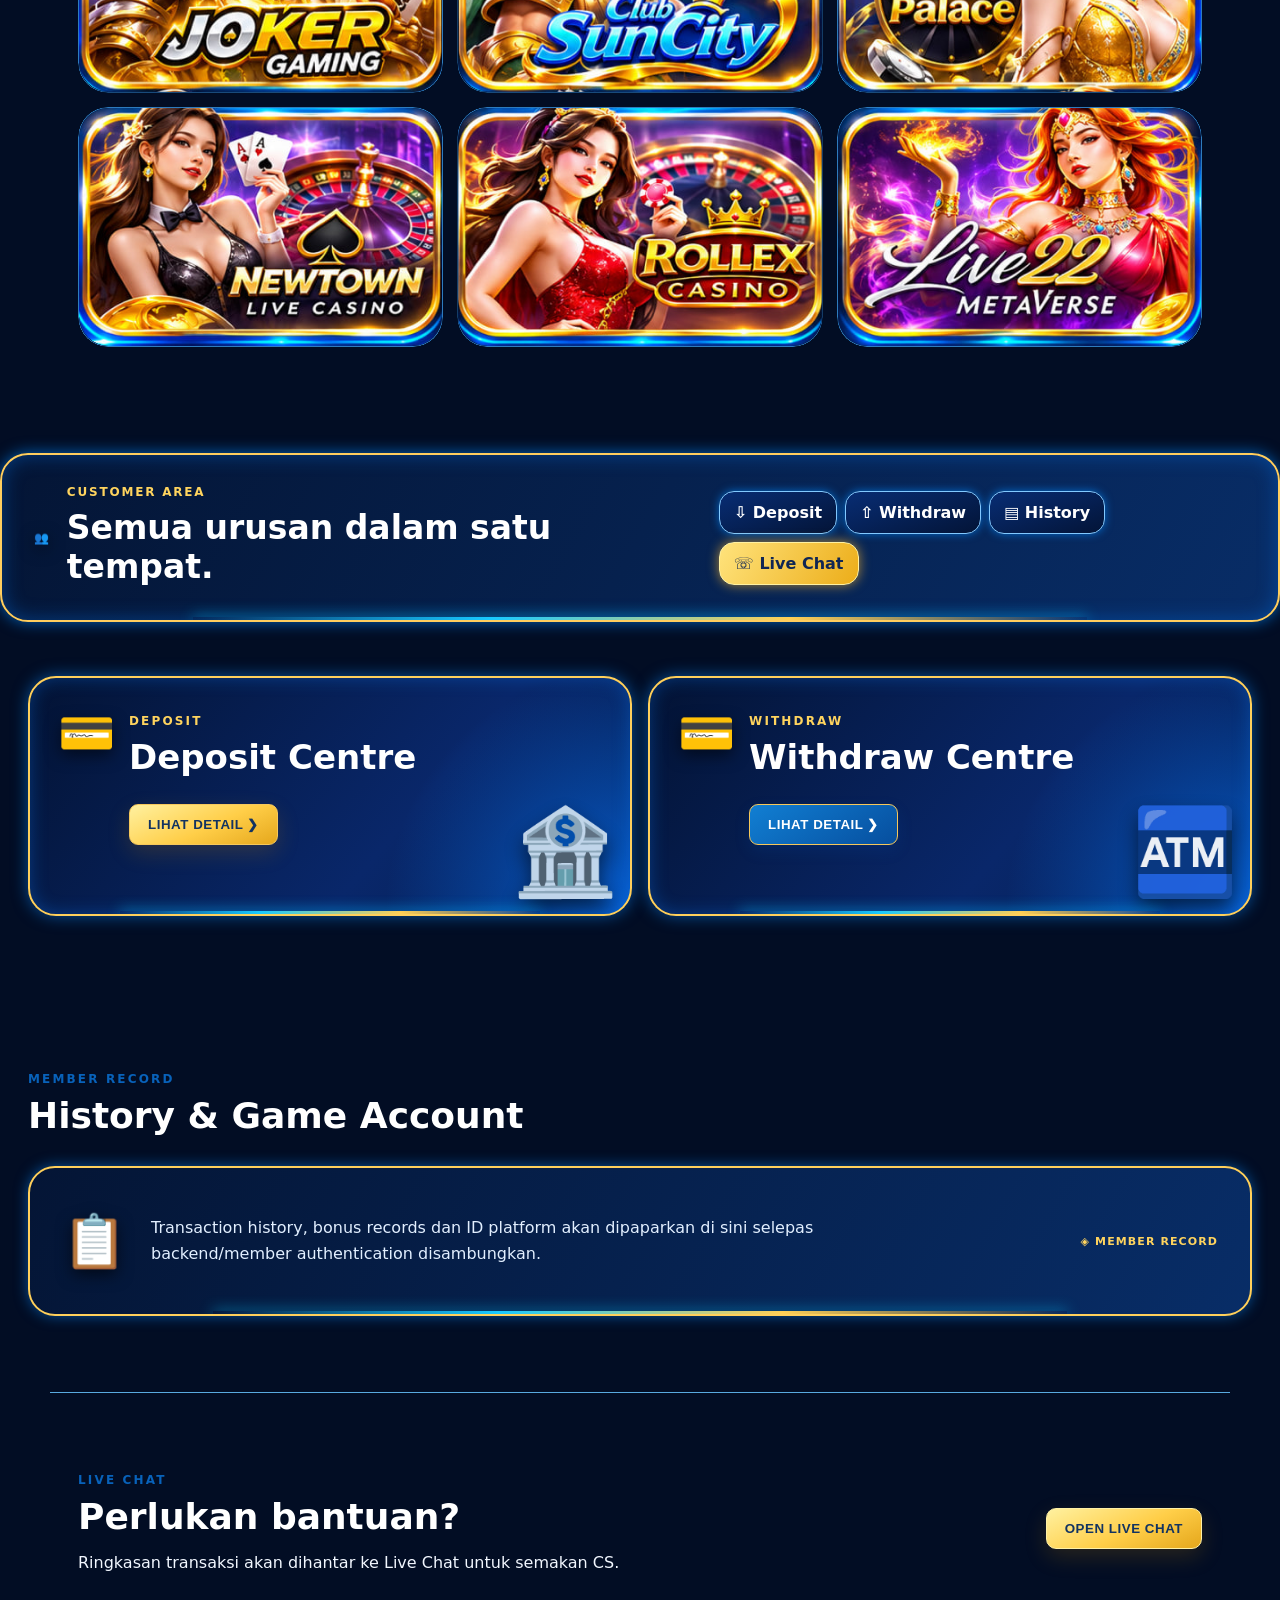
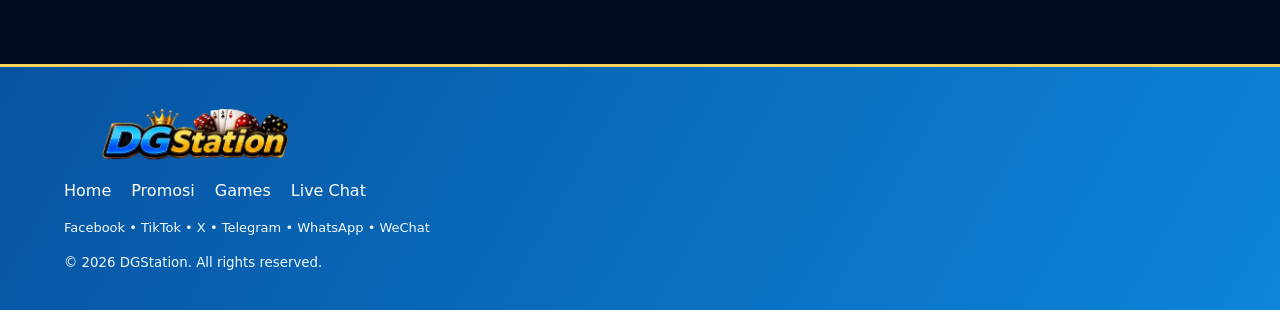
==== commit 8c4bed14: "Remove coin visuals from deposit and withdrawal panels" ====
--- a/index.html
+++ b/index.html
@@ -10,7 +10,7 @@
 <section id="promosi" class="section"><div class="section-head"><span>PROMOTION CENTRE</span><h2>Promosi Terkini</h2></div><div class="promo-carousel-wrap"><button type="button" class="promo-arrow promo-prev" aria-label="Promosi sebelumnya">‹</button><div class="promo-grid" id="promoSlider" aria-label="Senarai promosi DGStation"><article class="promo-card promo-welcome"><span class="card-symbol" aria-hidden="true">🎁</span><div class="card-copy"><b>WELCOME BACK</b><h3>100%</h3><button class="btn ghost" data-info="welcome">LIHAT DETAIL</button></div></article><article class="promo-card promo-midnight"><span class="card-symbol" aria-hidden="true">🌙</span><div class="card-copy"><b>MIDNIGHT BONUS</b><h3>20%</h3><button class="btn ghost" data-info="midnight">LIHAT DETAIL</button></div></article><article class="promo-card promo-telco"><span class="card-symbol" aria-hidden="true">📱</span><div class="card-copy"><b>TELCO TOPUP</b><h3>Share Credit & Reload</h3><button class="btn ghost" data-info="telco">LIHAT DETAIL</button></div></article><article class="promo-card promo-birthday"><span class="card-symbol" aria-hidden="true">🎂</span><div class="card-copy"><b>BIRTHDAY BONUS</b><h3>100%</h3><button class="btn ghost" data-info="birthday">LIHAT DETAIL</button></div></article><article class="promo-card promo-weekend"><span class="card-symbol" aria-hidden="true">🎉</span><div class="card-copy"><b>WEEKEND BONUS</b><h3>20%</h3><button class="btn ghost" data-info="weekend">LIHAT DETAIL</button></div></article><article class="promo-card promo-daily"><span class="card-symbol" aria-hidden="true">✨</span><div class="card-copy"><b>DAILY BONUS</b><h3>10%</h3><button class="btn ghost" data-info="daily">LIHAT DETAIL</button></div></article><article class="promo-card promo-tng"><span class="card-symbol" aria-hidden="true">📲</span><div class="card-copy"><b>TNG BONUS</b><h3>15%</h3><button class="btn ghost" data-info="tng">LIHAT DETAIL</button></div></article><article class="promo-card promo-rebate"><span class="card-symbol" aria-hidden="true">💎</span><div class="card-copy"><b>REBATE</b><h3>5%</h3><button class="btn ghost" data-info="rebate">LIHAT DETAIL</button></div></article><article class="promo-card promo-recommend"><span class="card-symbol" aria-hidden="true">🤝</span><div class="card-copy"><b>RECOMMEND</b><h3>10%</h3><button class="btn ghost" data-info="recommend">LIHAT DETAIL</button></div></article></div><button type="button" class="promo-arrow promo-next" aria-label="Promosi seterusnya">›</button></div><div class="promo-slider-footer"><span id="promoCounter">1 / 9</span><button type="button" id="promoPause" aria-pressed="false">Jeda Auto Slide</button></div></section>
 <section id="games" class="section"><div class="section-head"><span>LOCKED PLATFORM SET</span><h2>9 Game Platforms</h2></div><div class="games" id="gameGrid"></div></section>
 <section class="member-strip"><div class="member-heading"><span class="member-icon" aria-hidden="true">👥</span><div><span>CUSTOMER AREA</span><h2>Semua urusan dalam satu tempat.</h2></div></div><div class="quick"><a href="#deposit">⇩ Deposit</a><a href="#withdraw">⇧ Withdraw</a><a href="#history">▤ History</a><a class="quick-chat" href="#live-chat">☏ Live Chat</a></div></section>
-<section id="deposit" class="section split"><div class="service-card deposit-card"><div class="service-icon" aria-hidden="true">🪙</div><div class="service-content"><span class="eyebrow">DEPOSIT</span><h2>Deposit Centre</h2><button class="btn gold" data-info="deposit">LIHAT DETAIL ❯</button></div><div class="service-illustration" aria-hidden="true">🏦</div></div><div id="withdraw" class="service-card withdraw-card"><div class="service-icon" aria-hidden="true">💳</div><div class="service-content"><span class="eyebrow">WITHDRAW</span><h2>Withdraw Centre</h2><button class="btn ghost" data-info="withdraw">LIHAT DETAIL ❯</button></div><div class="service-illustration" aria-hidden="true">💸</div></div></section>
+<section id="deposit" class="section split"><div class="service-card deposit-card"><div class="service-icon" aria-hidden="true">💳</div><div class="service-content"><span class="eyebrow">DEPOSIT</span><h2>Deposit Centre</h2><button class="btn gold" data-info="deposit">LIHAT DETAIL ❯</button></div><div class="service-illustration" aria-hidden="true">🏦</div></div><div id="withdraw" class="service-card withdraw-card"><div class="service-icon" aria-hidden="true">💳</div><div class="service-content"><span class="eyebrow">WITHDRAW</span><h2>Withdraw Centre</h2><button class="btn ghost" data-info="withdraw">LIHAT DETAIL ❯</button></div><div class="service-illustration" aria-hidden="true">🏧</div></div></section>
 <section id="history" class="section"><div class="section-head"><span>MEMBER RECORD</span><h2>History & Game Account</h2></div><div class="panel record-panel"><span class="record-icon" aria-hidden="true">📋</span><p>Transaction history, bonus records dan ID platform akan dipaparkan di sini selepas backend/member authentication disambungkan.</p><span class="record-status">◈ MEMBER RECORD</span></div></section>
 <section id="live-chat" class="section chat"><div><span class="eyebrow">LIVE CHAT</span><h2>Perlukan bantuan?</h2><p>Ringkasan transaksi akan dihantar ke Live Chat untuk semakan CS.</p></div><button class="btn gold">OPEN LIVE CHAT</button></section>
 </main>
--- a/assets/css/app.css
+++ b/assets/css/app.css
@@ -187,3 +187,18 @@
 @media(max-width:1100px){#promosi{grid-template-columns:1fr}#promosi .section-head{padding:0 6px}#promosi .section-head h2{font-size:32px}.hero-art .glass-card{right:-12px}}
 @media(max-width:820px){.hero{grid-template-columns:1fr;min-height:auto;padding:45px 28px}.hero-art{min-height:370px}.hero-art .glass-card{right:2%;top:26%}#promosi{margin:18px 14px;padding:25px 15px 35px}.promo-grid{grid-template-columns:1fr}.member-strip{margin-top:20px}}
 @media(max-width:480px){.hero{padding:38px 25px}.hero:before{inset:8px 8px}.hero-art{min-height:330px}.hero-art .glass-card{right:-8px;top:28%;width:135px}.hero-art .glass-card strong{font-size:33px}.hero-robot{width:85%;max-height:330px}#promosi .promo-card{min-height:150px}#promosi .promo-card .card-symbol{font-size:53px}.hero h1{font-size:42px}}
+
+/* Promotion Centre: compact horizontal neon slider, preserve other MASTER LOCK sections */
+#promosi .promo-carousel-wrap{min-width:0;display:grid;grid-template-columns:35px minmax(0,1fr) 35px;gap:9px;align-items:center}
+#promosi .promo-grid{display:flex;gap:14px;overflow-x:auto;scroll-snap-type:x mandatory;scrollbar-width:none;scroll-behavior:smooth;min-width:0;padding:12px 3px 18px}
+#promosi .promo-grid::-webkit-scrollbar{display:none}
+#promosi .promo-card{box-sizing:border-box;flex:0 0 calc((100% - 28px)/3);scroll-snap-align:start;min-width:0;min-height:180px;align-items:center;flex-direction:row}
+#promosi .promo-card .card-symbol{flex:0 0 56px;font-size:50px}
+#promosi .promo-card .card-copy h3{font-size:clamp(20px,2vw,31px);overflow-wrap:anywhere}
+#promosi .promo-card .card-copy b{white-space:normal}
+#promosi .promo-arrow{height:49px;border:1px solid #f7ce59;border-radius:14px;background:linear-gradient(150deg,#082e80,#04133b);color:#ffdc75;font-size:35px;cursor:pointer;box-shadow:0 0 12px #118eff88}
+#promosi .promo-arrow:hover{background:#1459b0}
+#promosi .promo-slider-footer{grid-column:2;display:flex;justify-content:center;align-items:center;gap:16px;color:#a9dfff;font-size:12px}
+#promoPause{border:0;background:transparent;color:#ffdc75;font-weight:700;cursor:pointer}
+@media(max-width:1100px){#promosi .promo-card{flex-basis:calc((100% - 14px)/2)}}
+@media(max-width:650px){#promosi .promo-carousel-wrap{grid-template-columns:28px minmax(0,1fr) 28px;gap:5px}#promosi .promo-card{flex-basis:90%;min-height:170px}#promosi .promo-arrow{font-size:27px;height:42px}#promosi .promo-card .card-symbol{flex-basis:54px;font-size:47px}}
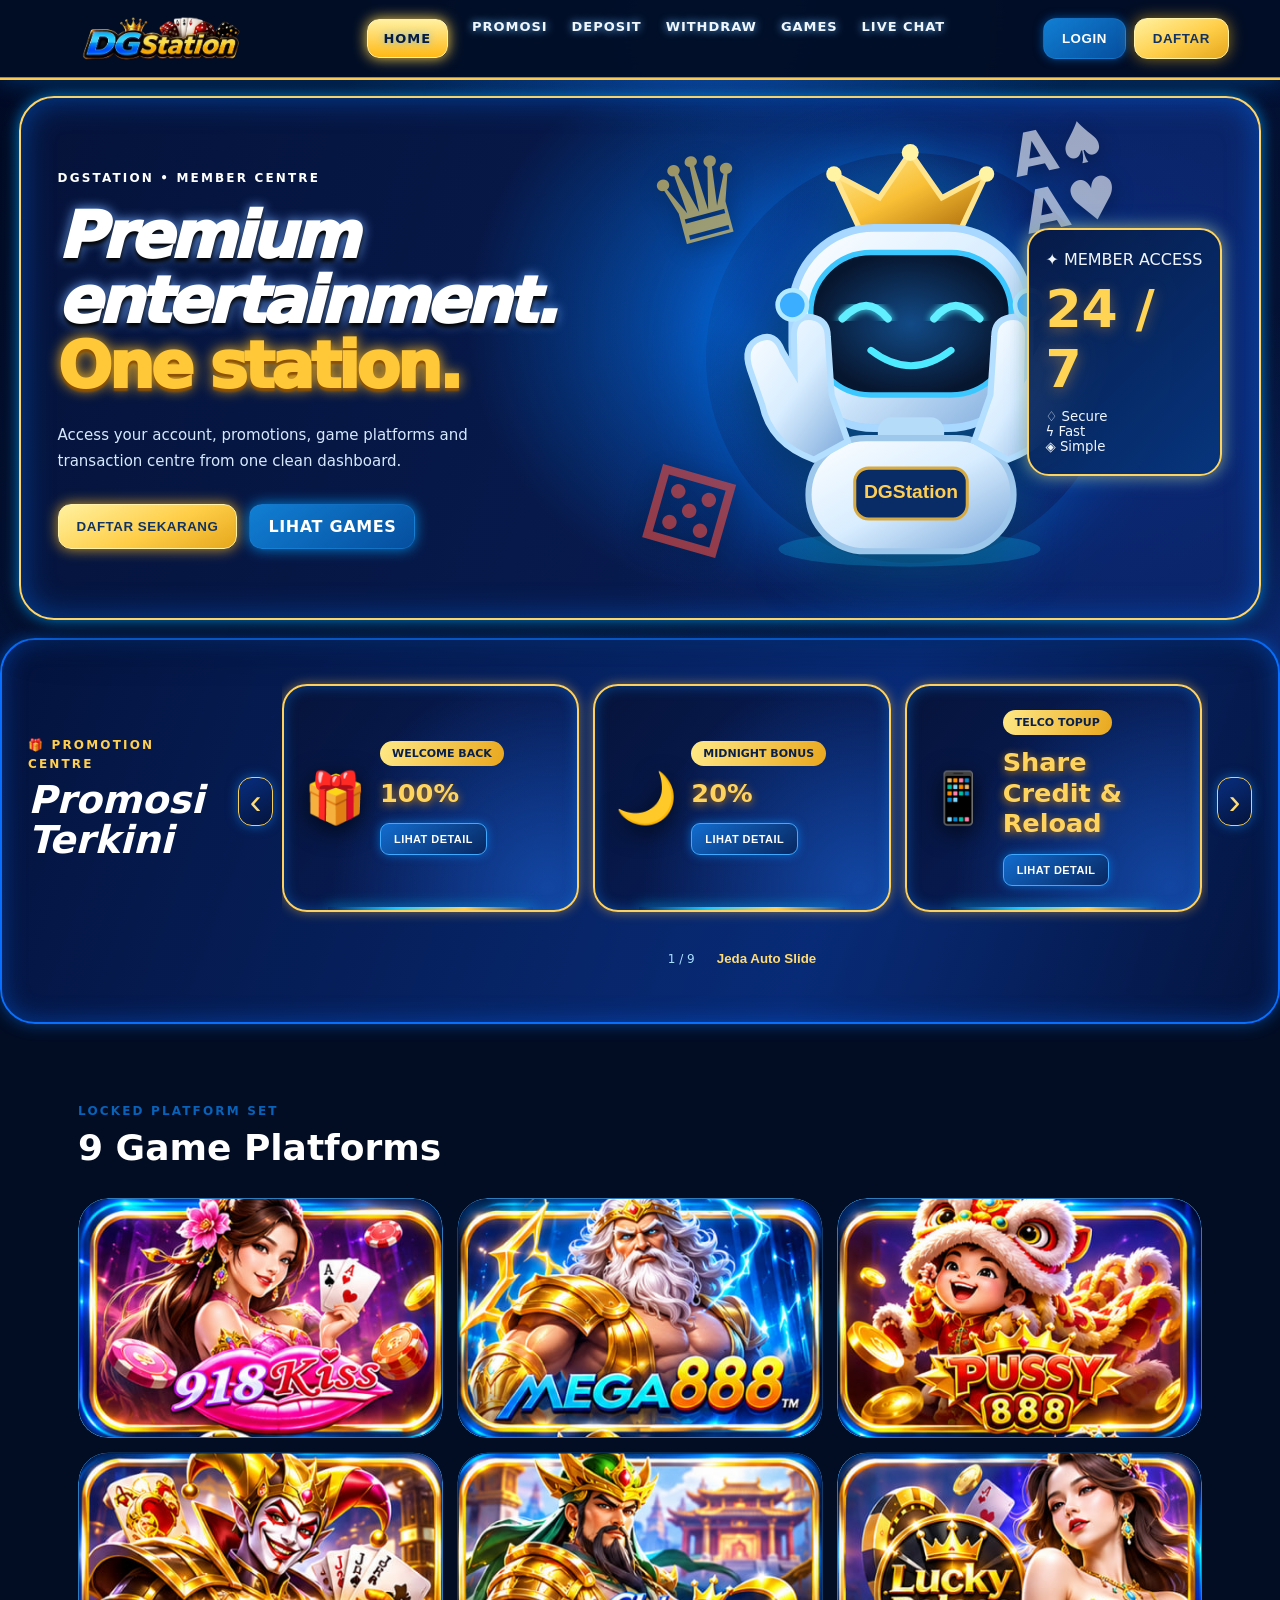
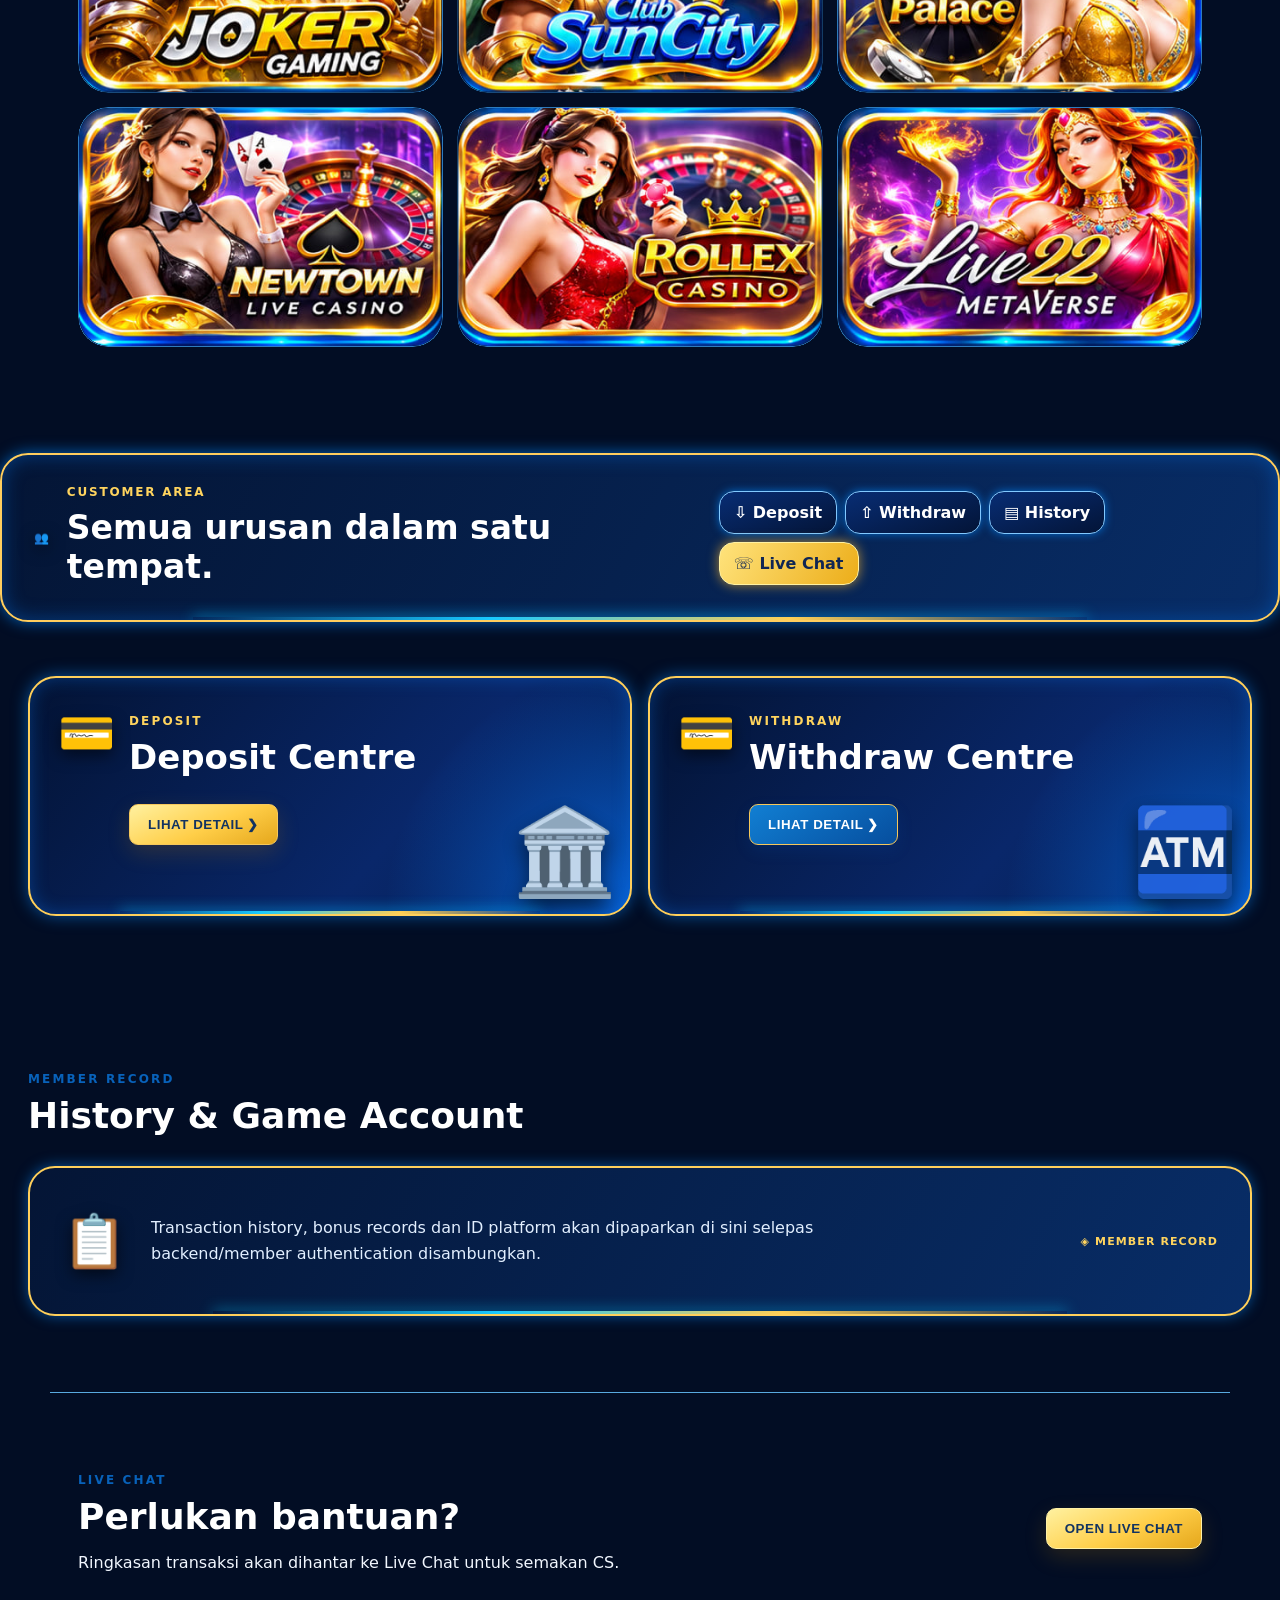
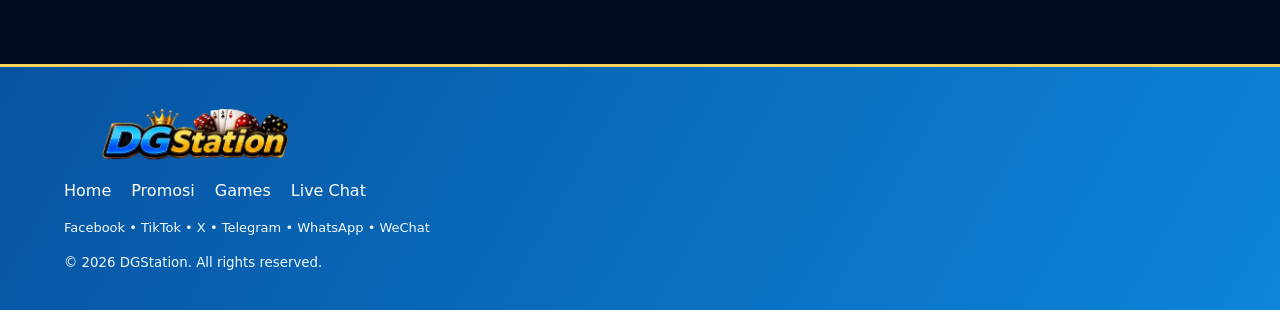
==== commit 8afe10de: "Rebuild homepage markup details toward approved premium 3D reference" ====
--- a/index.html
+++ b/index.html
@@ -6,11 +6,11 @@
 <button class="menu-toggle" aria-label="Menu">☰</button><nav><a href="#home">HOME</a><a href="#promosi">PROMOSI</a><a href="#deposit">DEPOSIT</a><a href="#withdraw">WITHDRAW</a><a href="#games">GAMES</a><a href="#live-chat">LIVE CHAT</a></nav>
 <div class="auth"><button class="btn ghost" data-modal="login">LOGIN</button><button class="btn gold" data-modal="register">DAFTAR</button></div></header>
 <main>
-<section id="home" class="hero"><div class="hero-copy"><span class="eyebrow">DGSTATION • MEMBER CENTRE</span><h1>Premium entertainment.<br><em>One station.</em></h1><p>Access your account, promotions, game platforms and transaction centre from one clean dashboard.</p><div class="hero-actions"><button class="btn gold" data-modal="register">DAFTAR SEKARANG</button><a class="btn ghost" href="#games">LIHAT GAMES</a></div></div><div class="hero-art"><div class="orb"></div><img class="hero-robot" src="assets/dgstation-ai-robot.svg" alt="DGStation AI Robot Mascot" loading="eager"><div class="hero-casino-decor" aria-hidden="true"><span class="deco-crown">♛</span><span class="deco-cards">A♠<br>A♥</span><span class="deco-dice">⚄</span></div><div class="glass-card"><span>✦ MEMBER ACCESS</span><strong>24 / 7</strong><small>◈ Secure &nbsp; ⚡ Fast &nbsp; ✦ Simple</small></div></div></section>
-<section id="promosi" class="section"><div class="section-head"><span>PROMOTION CENTRE</span><h2>Promosi Terkini</h2></div><div class="promo-carousel-wrap"><button type="button" class="promo-arrow promo-prev" aria-label="Promosi sebelumnya">‹</button><div class="promo-grid" id="promoSlider" aria-label="Senarai promosi DGStation"><article class="promo-card promo-welcome"><span class="card-symbol" aria-hidden="true">🎁</span><div class="card-copy"><b>WELCOME BACK</b><h3>100%</h3><button class="btn ghost" data-info="welcome">LIHAT DETAIL</button></div></article><article class="promo-card promo-midnight"><span class="card-symbol" aria-hidden="true">🌙</span><div class="card-copy"><b>MIDNIGHT BONUS</b><h3>20%</h3><button class="btn ghost" data-info="midnight">LIHAT DETAIL</button></div></article><article class="promo-card promo-telco"><span class="card-symbol" aria-hidden="true">📱</span><div class="card-copy"><b>TELCO TOPUP</b><h3>Share Credit & Reload</h3><button class="btn ghost" data-info="telco">LIHAT DETAIL</button></div></article><article class="promo-card promo-birthday"><span class="card-symbol" aria-hidden="true">🎂</span><div class="card-copy"><b>BIRTHDAY BONUS</b><h3>100%</h3><button class="btn ghost" data-info="birthday">LIHAT DETAIL</button></div></article><article class="promo-card promo-weekend"><span class="card-symbol" aria-hidden="true">🎉</span><div class="card-copy"><b>WEEKEND BONUS</b><h3>20%</h3><button class="btn ghost" data-info="weekend">LIHAT DETAIL</button></div></article><article class="promo-card promo-daily"><span class="card-symbol" aria-hidden="true">✨</span><div class="card-copy"><b>DAILY BONUS</b><h3>10%</h3><button class="btn ghost" data-info="daily">LIHAT DETAIL</button></div></article><article class="promo-card promo-tng"><span class="card-symbol" aria-hidden="true">📲</span><div class="card-copy"><b>TNG BONUS</b><h3>15%</h3><button class="btn ghost" data-info="tng">LIHAT DETAIL</button></div></article><article class="promo-card promo-rebate"><span class="card-symbol" aria-hidden="true">💎</span><div class="card-copy"><b>REBATE</b><h3>5%</h3><button class="btn ghost" data-info="rebate">LIHAT DETAIL</button></div></article><article class="promo-card promo-recommend"><span class="card-symbol" aria-hidden="true">🤝</span><div class="card-copy"><b>RECOMMEND</b><h3>10%</h3><button class="btn ghost" data-info="recommend">LIHAT DETAIL</button></div></article></div><button type="button" class="promo-arrow promo-next" aria-label="Promosi seterusnya">›</button></div><div class="promo-slider-footer"><span id="promoCounter">1 / 9</span><button type="button" id="promoPause" aria-pressed="false">Jeda Auto Slide</button></div></section>
+<section id="home" class="hero"><div class="hero-copy"><span class="eyebrow">DGSTATION • MEMBER CENTRE</span><h1>Premium entertainment.<br><em>One station.</em></h1><p>Access your account, promotions, game platforms and transaction centre from one clean dashboard.</p><div class="hero-actions"><button class="btn gold" data-modal="register">DAFTAR SEKARANG</button><a class="btn ghost" href="#games">LIHAT GAMES</a></div></div><div class="hero-art"><div class="orb"></div><img class="hero-robot" src="assets/dgstation-ai-robot.svg" alt="DGStation AI Robot Mascot" loading="eager"><div class="hero-casino-decor" aria-hidden="true"><span class="deco-crown">♛</span><span class="deco-cards">A♠<br>A♥</span><span class="deco-dice">⚄</span></div><div class="glass-card"><span>✦ MEMBER ACCESS</span><strong>24 / 7</strong><small>♢ Secure</small><small>ϟ Fast</small><small>◈ Simple</small></div></div></section>
+<section id="promosi" class="section"><div class="section-head"><span>🎁 PROMOTION CENTRE</span><h2>Promosi Terkini</h2></div><div class="promo-carousel-wrap"><button type="button" class="promo-arrow promo-prev" aria-label="Promosi sebelumnya">‹</button><div class="promo-grid" id="promoSlider" aria-label="Senarai promosi DGStation"><article class="promo-card promo-welcome"><span class="card-symbol" aria-hidden="true">🎁</span><div class="card-copy"><b>WELCOME BACK</b><h3>100%</h3><button class="btn ghost" data-info="welcome">LIHAT DETAIL</button></div></article><article class="promo-card promo-midnight"><span class="card-symbol" aria-hidden="true">🌙</span><div class="card-copy"><b>MIDNIGHT BONUS</b><h3>20%</h3><button class="btn ghost" data-info="midnight">LIHAT DETAIL</button></div></article><article class="promo-card promo-telco"><span class="card-symbol" aria-hidden="true">📱</span><div class="card-copy"><b>TELCO TOPUP</b><h3>Share Credit & Reload</h3><button class="btn ghost" data-info="telco">LIHAT DETAIL</button></div></article><article class="promo-card promo-birthday"><span class="card-symbol" aria-hidden="true">🎂</span><div class="card-copy"><b>BIRTHDAY BONUS</b><h3>100%</h3><button class="btn ghost" data-info="birthday">LIHAT DETAIL</button></div></article><article class="promo-card promo-weekend"><span class="card-symbol" aria-hidden="true">🎉</span><div class="card-copy"><b>WEEKEND BONUS</b><h3>20%</h3><button class="btn ghost" data-info="weekend">LIHAT DETAIL</button></div></article><article class="promo-card promo-daily"><span class="card-symbol" aria-hidden="true">✨</span><div class="card-copy"><b>DAILY BONUS</b><h3>10%</h3><button class="btn ghost" data-info="daily">LIHAT DETAIL</button></div></article><article class="promo-card promo-tng"><span class="card-symbol" aria-hidden="true">📲</span><div class="card-copy"><b>TNG BONUS</b><h3>15%</h3><button class="btn ghost" data-info="tng">LIHAT DETAIL</button></div></article><article class="promo-card promo-rebate"><span class="card-symbol" aria-hidden="true">💎</span><div class="card-copy"><b>REBATE</b><h3>5%</h3><button class="btn ghost" data-info="rebate">LIHAT DETAIL</button></div></article><article class="promo-card promo-recommend"><span class="card-symbol" aria-hidden="true">🤝</span><div class="card-copy"><b>RECOMMEND</b><h3>10%</h3><button class="btn ghost" data-info="recommend">LIHAT DETAIL</button></div></article></div><button type="button" class="promo-arrow promo-next" aria-label="Promosi seterusnya">›</button></div><div class="promo-slider-footer"><span id="promoCounter">1 / 9</span><button type="button" id="promoPause" aria-pressed="false">Jeda Auto Slide</button></div></section>
 <section id="games" class="section"><div class="section-head"><span>LOCKED PLATFORM SET</span><h2>9 Game Platforms</h2></div><div class="games" id="gameGrid"></div></section>
 <section class="member-strip"><div class="member-heading"><span class="member-icon" aria-hidden="true">👥</span><div><span>CUSTOMER AREA</span><h2>Semua urusan dalam satu tempat.</h2></div></div><div class="quick"><a href="#deposit">⇩ Deposit</a><a href="#withdraw">⇧ Withdraw</a><a href="#history">▤ History</a><a class="quick-chat" href="#live-chat">☏ Live Chat</a></div></section>
-<section id="deposit" class="section split"><div class="service-card deposit-card"><div class="service-icon" aria-hidden="true">💳</div><div class="service-content"><span class="eyebrow">DEPOSIT</span><h2>Deposit Centre</h2><button class="btn gold" data-info="deposit">LIHAT DETAIL ❯</button></div><div class="service-illustration" aria-hidden="true">🏦</div></div><div id="withdraw" class="service-card withdraw-card"><div class="service-icon" aria-hidden="true">💳</div><div class="service-content"><span class="eyebrow">WITHDRAW</span><h2>Withdraw Centre</h2><button class="btn ghost" data-info="withdraw">LIHAT DETAIL ❯</button></div><div class="service-illustration" aria-hidden="true">🏧</div></div></section>
+<section id="deposit" class="section split"><div class="service-card deposit-card"><div class="service-icon" aria-hidden="true">💳</div><div class="service-content"><span class="eyebrow">DEPOSIT</span><h2>Deposit Centre</h2><button class="btn gold" data-info="deposit">LIHAT DETAIL ❯</button></div><div class="service-illustration" aria-hidden="true">🏛️</div></div><div id="withdraw" class="service-card withdraw-card"><div class="service-icon" aria-hidden="true">💳</div><div class="service-content"><span class="eyebrow">WITHDRAW</span><h2>Withdraw Centre</h2><button class="btn ghost" data-info="withdraw">LIHAT DETAIL ❯</button></div><div class="service-illustration" aria-hidden="true">🏧</div></div></section>
 <section id="history" class="section"><div class="section-head"><span>MEMBER RECORD</span><h2>History & Game Account</h2></div><div class="panel record-panel"><span class="record-icon" aria-hidden="true">📋</span><p>Transaction history, bonus records dan ID platform akan dipaparkan di sini selepas backend/member authentication disambungkan.</p><span class="record-status">◈ MEMBER RECORD</span></div></section>
 <section id="live-chat" class="section chat"><div><span class="eyebrow">LIVE CHAT</span><h2>Perlukan bantuan?</h2><p>Ringkasan transaksi akan dihantar ke Live Chat untuk semakan CS.</p></div><button class="btn gold">OPEN LIVE CHAT</button></section>
 </main>
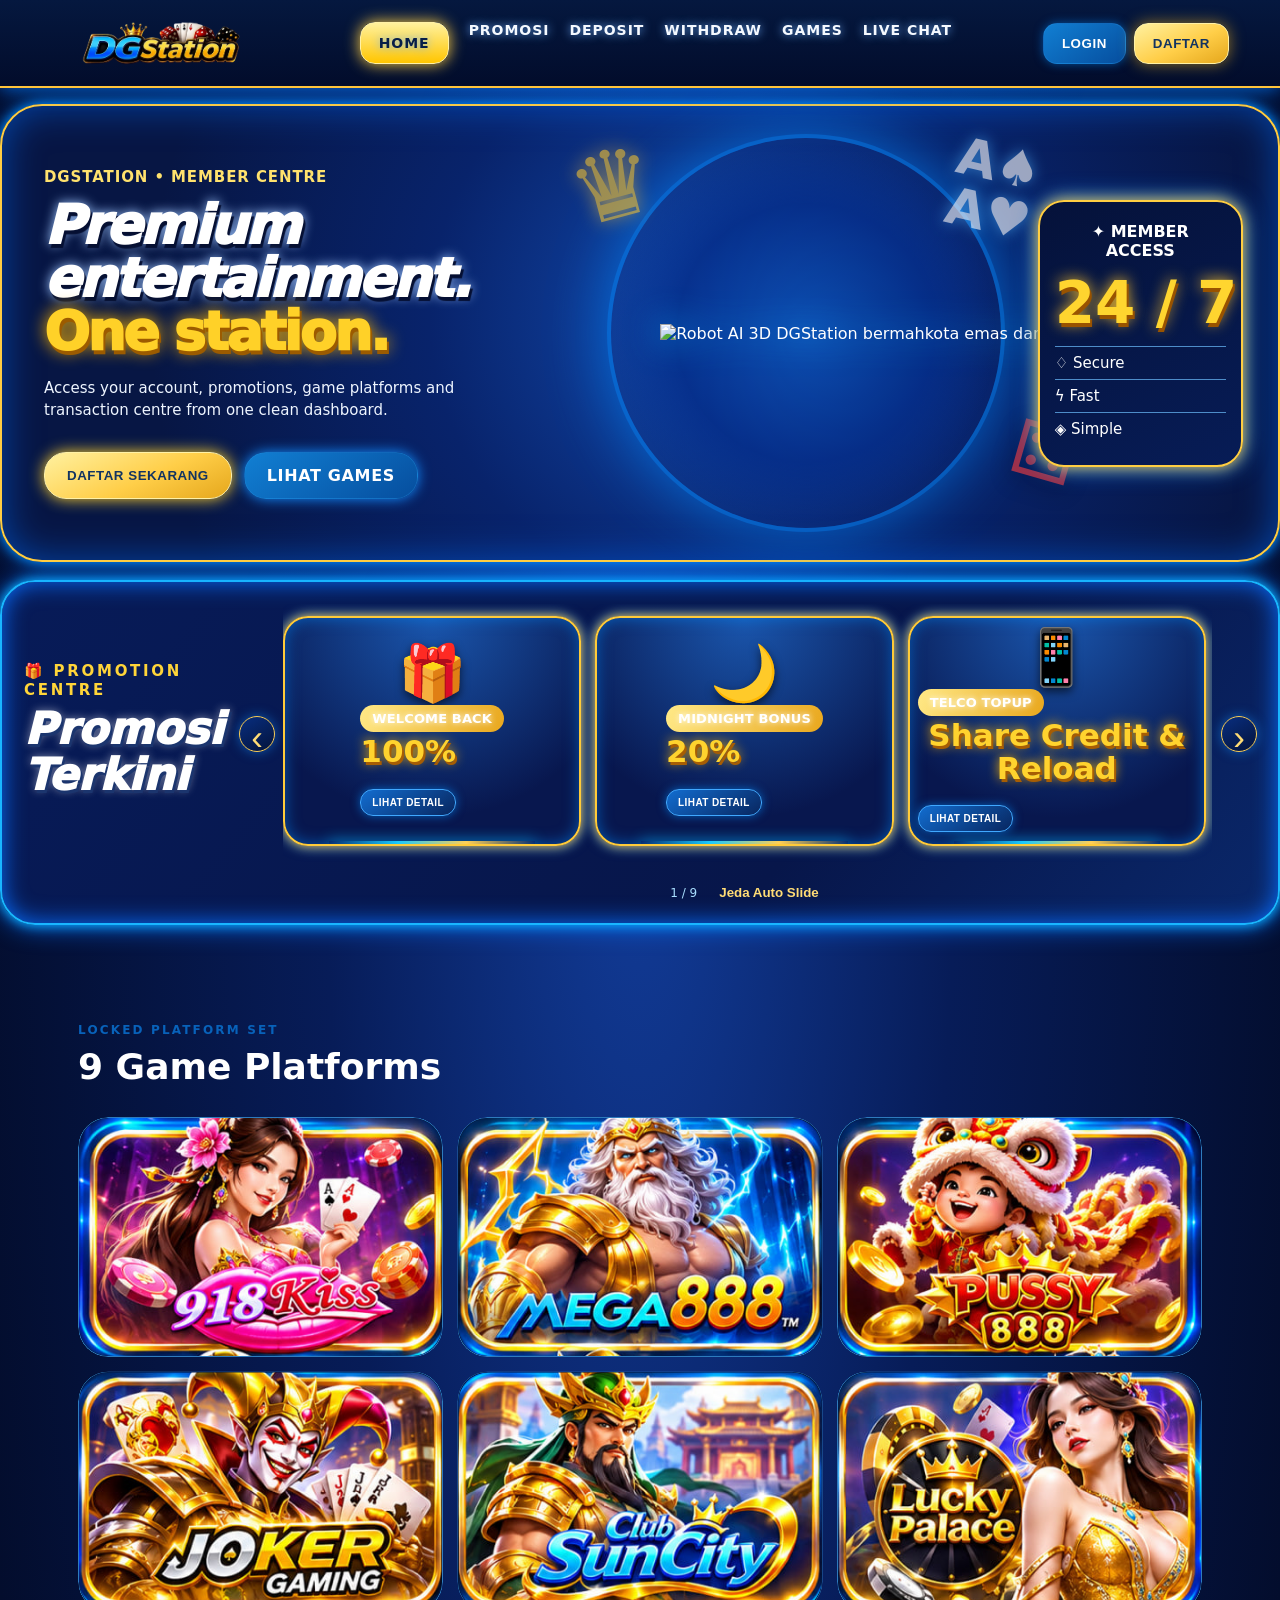
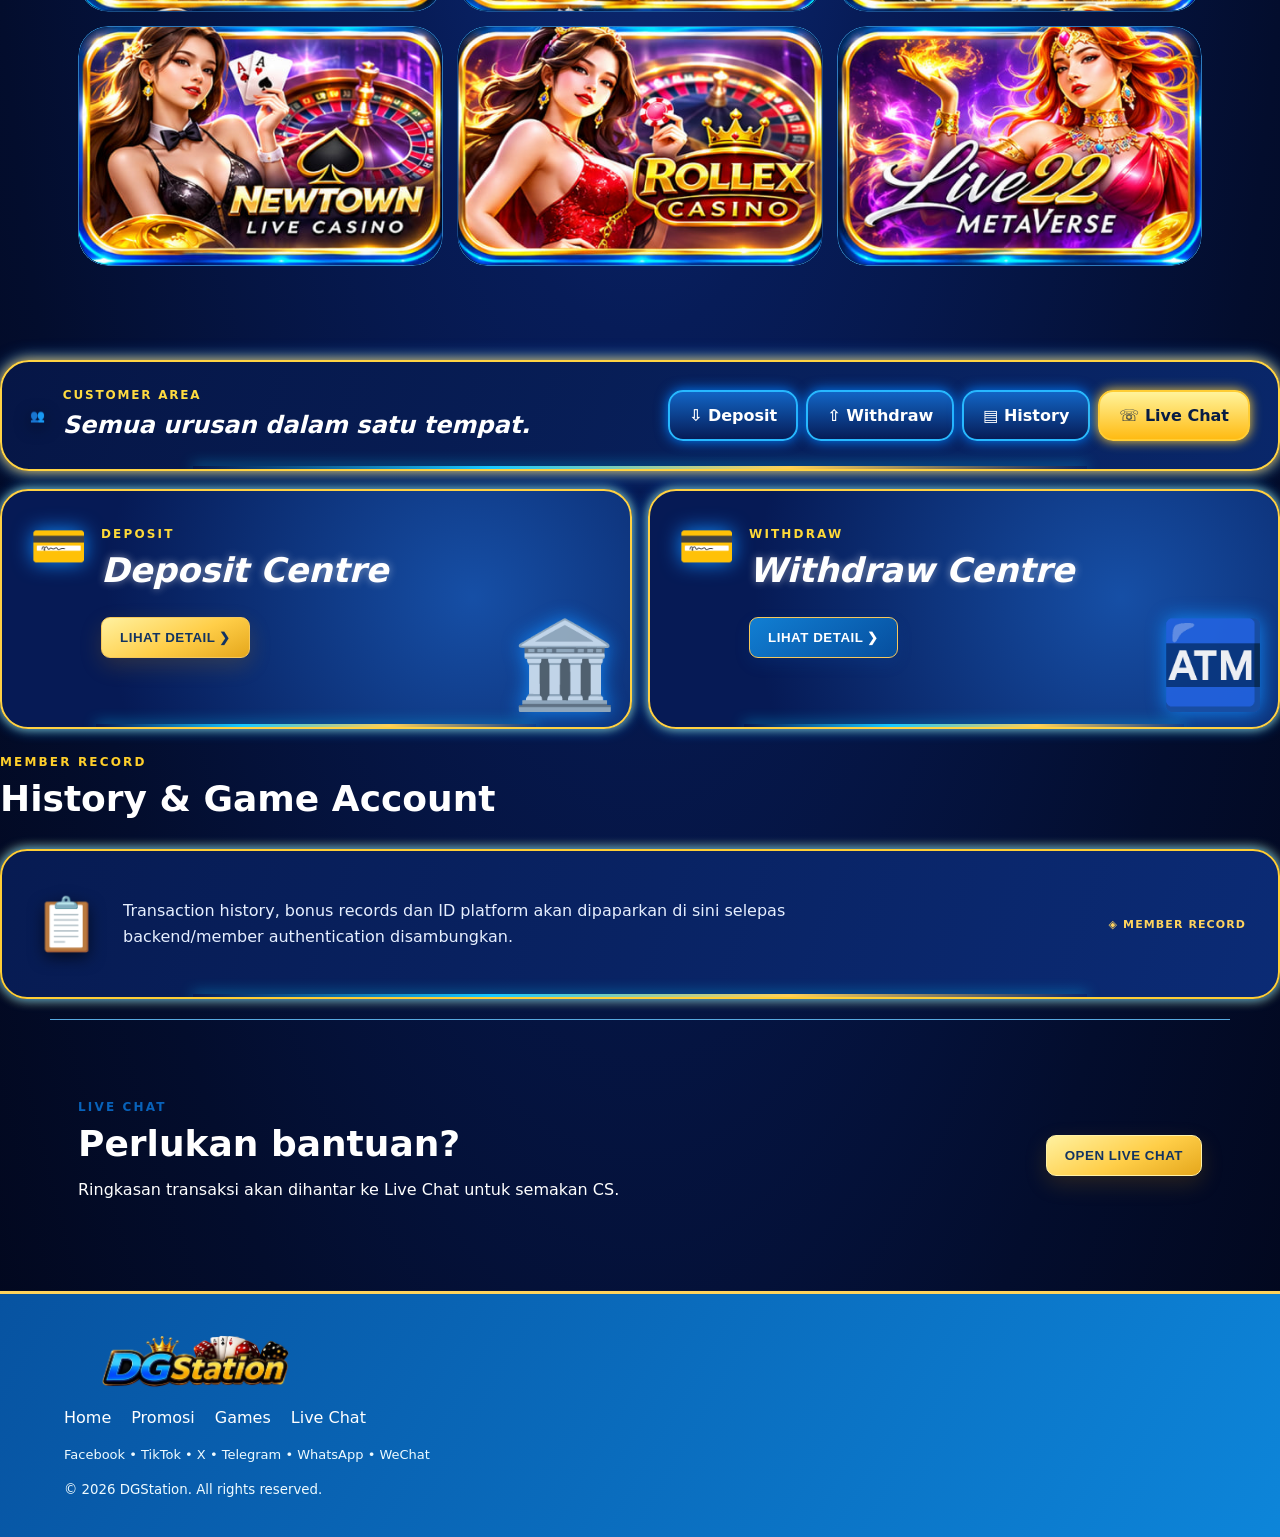
==== commit 323d322b: "Wire hero to premium 3D robot asset with fallback" ====
--- a/index.html
+++ b/index.html
@@ -6,7 +6,7 @@
 <button class="menu-toggle" aria-label="Menu">☰</button><nav><a href="#home">HOME</a><a href="#promosi">PROMOSI</a><a href="#deposit">DEPOSIT</a><a href="#withdraw">WITHDRAW</a><a href="#games">GAMES</a><a href="#live-chat">LIVE CHAT</a></nav>
 <div class="auth"><button class="btn ghost" data-modal="login">LOGIN</button><button class="btn gold" data-modal="register">DAFTAR</button></div></header>
 <main>
-<section id="home" class="hero"><div class="hero-copy"><span class="eyebrow">DGSTATION • MEMBER CENTRE</span><h1>Premium entertainment.<br><em>One station.</em></h1><p>Access your account, promotions, game platforms and transaction centre from one clean dashboard.</p><div class="hero-actions"><button class="btn gold" data-modal="register">DAFTAR SEKARANG</button><a class="btn ghost" href="#games">LIHAT GAMES</a></div></div><div class="hero-art"><div class="orb"></div><img class="hero-robot" src="assets/dgstation-ai-robot.svg" alt="DGStation AI Robot Mascot" loading="eager"><div class="hero-casino-decor" aria-hidden="true"><span class="deco-crown">♛</span><span class="deco-cards">A♠<br>A♥</span><span class="deco-dice">⚄</span></div><div class="glass-card"><span>✦ MEMBER ACCESS</span><strong>24 / 7</strong><small>♢ Secure</small><small>ϟ Fast</small><small>◈ Simple</small></div></div></section>
+<section id="home" class="hero"><div class="hero-copy"><span class="eyebrow">DGSTATION • MEMBER CENTRE</span><h1>Premium entertainment.<br><em>One station.</em></h1><p>Access your account, promotions, game platforms and transaction centre from one clean dashboard.</p><div class="hero-actions"><button class="btn gold" data-modal="register">DAFTAR SEKARANG</button><a class="btn ghost" href="#games">LIHAT GAMES</a></div></div><div class="hero-art"><div class="orb"></div><picture class="hero-robot-picture"><source srcset="assets/dgstation-robot-3d.webp" type="image/webp"><img class="hero-robot" src="assets/dgstation-ai-robot.svg" alt="Robot AI 3D DGStation bermahkota emas dan logo rasmi" loading="eager" fetchpriority="high"></picture><div class="hero-casino-decor" aria-hidden="true"><span class="deco-crown">♛</span><span class="deco-cards">A♠<br>A♥</span><span class="deco-dice">⚄</span></div><div class="glass-card"><span>✦ MEMBER ACCESS</span><strong>24 / 7</strong><small>♢ Secure</small><small>ϟ Fast</small><small>◈ Simple</small></div></div></section>
 <section id="promosi" class="section"><div class="section-head"><span>🎁 PROMOTION CENTRE</span><h2>Promosi Terkini</h2></div><div class="promo-carousel-wrap"><button type="button" class="promo-arrow promo-prev" aria-label="Promosi sebelumnya">‹</button><div class="promo-grid" id="promoSlider" aria-label="Senarai promosi DGStation"><article class="promo-card promo-welcome"><span class="card-symbol" aria-hidden="true">🎁</span><div class="card-copy"><b>WELCOME BACK</b><h3>100%</h3><button class="btn ghost" data-info="welcome">LIHAT DETAIL</button></div></article><article class="promo-card promo-midnight"><span class="card-symbol" aria-hidden="true">🌙</span><div class="card-copy"><b>MIDNIGHT BONUS</b><h3>20%</h3><button class="btn ghost" data-info="midnight">LIHAT DETAIL</button></div></article><article class="promo-card promo-telco"><span class="card-symbol" aria-hidden="true">📱</span><div class="card-copy"><b>TELCO TOPUP</b><h3>Share Credit & Reload</h3><button class="btn ghost" data-info="telco">LIHAT DETAIL</button></div></article><article class="promo-card promo-birthday"><span class="card-symbol" aria-hidden="true">🎂</span><div class="card-copy"><b>BIRTHDAY BONUS</b><h3>100%</h3><button class="btn ghost" data-info="birthday">LIHAT DETAIL</button></div></article><article class="promo-card promo-weekend"><span class="card-symbol" aria-hidden="true">🎉</span><div class="card-copy"><b>WEEKEND BONUS</b><h3>20%</h3><button class="btn ghost" data-info="weekend">LIHAT DETAIL</button></div></article><article class="promo-card promo-daily"><span class="card-symbol" aria-hidden="true">✨</span><div class="card-copy"><b>DAILY BONUS</b><h3>10%</h3><button class="btn ghost" data-info="daily">LIHAT DETAIL</button></div></article><article class="promo-card promo-tng"><span class="card-symbol" aria-hidden="true">📲</span><div class="card-copy"><b>TNG BONUS</b><h3>15%</h3><button class="btn ghost" data-info="tng">LIHAT DETAIL</button></div></article><article class="promo-card promo-rebate"><span class="card-symbol" aria-hidden="true">💎</span><div class="card-copy"><b>REBATE</b><h3>5%</h3><button class="btn ghost" data-info="rebate">LIHAT DETAIL</button></div></article><article class="promo-card promo-recommend"><span class="card-symbol" aria-hidden="true">🤝</span><div class="card-copy"><b>RECOMMEND</b><h3>10%</h3><button class="btn ghost" data-info="recommend">LIHAT DETAIL</button></div></article></div><button type="button" class="promo-arrow promo-next" aria-label="Promosi seterusnya">›</button></div><div class="promo-slider-footer"><span id="promoCounter">1 / 9</span><button type="button" id="promoPause" aria-pressed="false">Jeda Auto Slide</button></div></section>
 <section id="games" class="section"><div class="section-head"><span>LOCKED PLATFORM SET</span><h2>9 Game Platforms</h2></div><div class="games" id="gameGrid"></div></section>
 <section class="member-strip"><div class="member-heading"><span class="member-icon" aria-hidden="true">👥</span><div><span>CUSTOMER AREA</span><h2>Semua urusan dalam satu tempat.</h2></div></div><div class="quick"><a href="#deposit">⇩ Deposit</a><a href="#withdraw">⇧ Withdraw</a><a href="#history">▤ History</a><a class="quick-chat" href="#live-chat">☏ Live Chat</a></div></section>
--- a/assets/css/app.css
+++ b/assets/css/app.css
@@ -202,3 +202,60 @@
 #promoPause{border:0;background:transparent;color:#ffdc75;font-weight:700;cursor:pointer}
 @media(max-width:1100px){#promosi .promo-card{flex-basis:calc((100% - 14px)/2)}}
 @media(max-width:650px){#promosi .promo-carousel-wrap{grid-template-columns:28px minmax(0,1fr) 28px;gap:5px}#promosi .promo-card{flex-basis:90%;min-height:170px}#promosi .promo-arrow{font-size:27px;height:42px}#promosi .promo-card .card-symbol{flex-basis:54px;font-size:47px}}
+
+
+/* REFERENCE MATCH V2 — 2026-11-01: strong blue/gold glow, compact proportions */
+:root{--gold:#ffd23b;--cyan:#08b9ff}
+body{background:radial-gradient(ellipse at 50% 24%,#123d9b 0%,#071c58 35%,#030d2d 75%,#02071c 100%)!important;color:#fff!important}
+.topbar{height:88px!important;background:linear-gradient(180deg,#05183f,#020c2b)!important;border-bottom:2px solid #ffc43b!important;box-shadow:0 2px 17px #007bffbb!important;gap:22px!important}
+.topbar nav{gap:20px!important}.topbar nav a{font-size:14px!important;color:#f5f9ff!important;text-shadow:0 0 10px #6dafff!important}
+.topbar nav a:first-child{background:linear-gradient(#fff19d,#ffc500);padding:12px 18px;border-radius:15px;color:#071d48!important;text-shadow:none;box-shadow:0 0 15px #ffcf41}
+.topbar .btn{border-radius:14px!important}
+main{max-width:1500px;margin:auto}
+.hero{max-width:1460px!important;min-height:450px!important;grid-template-columns:43% 57%!important;padding:34px 44px!important;margin:16px auto 10px!important;overflow:visible}
+.hero:before{inset:0!important;background:radial-gradient(circle at 56% 46%,#124bb0 0%,#08236b 38%,#071644 75%)!important;border:2px solid #ffcd42!important;border-radius:42px!important;box-shadow:0 0 12px #008cff,0 0 22px #007fffaa,inset 0 0 38px #006eff88!important}
+.hero-copy{position:relative;z-index:3}.hero .eyebrow{color:#ffe26d!important;font-size:15px!important;letter-spacing:.06em!important}
+.hero h1{font-size:clamp(43px,4.2vw,72px)!important;line-height:.98!important;letter-spacing:-.045em!important;font-weight:1000!important;font-style:italic!important;color:#fff!important;text-shadow:2px 4px 1px #050f32,0 0 12px #9fc7ff!important;margin:14px 0 18px!important}
+.hero h1 em{color:#ffd128!important;text-shadow:2px 4px 0 #9c5b00,0 0 17px #ffb800!important}
+.hero p{font-size:15px!important;line-height:1.5!important;color:#eef5ff!important;max-width:450px!important}
+.hero-actions .btn{border-radius:22px!important;padding:13px 22px!important;box-shadow:0 0 13px #128dff!important}
+.hero-actions .btn.gold{box-shadow:0 0 15px #ffd22b!important}
+.hero-art{min-height:390px!important;position:relative!important;overflow:visible}
+.hero-art .orb{width:390px!important;height:390px!important;left:8%!important;top:0!important;background:radial-gradient(circle,#0d53b7 0%,#052d89 47%,transparent 69%)!important;box-shadow:0 0 0 4px #078cff77,0 0 65px #008affdd!important}
+.hero-robot{position:relative!important;z-index:2!important;max-height:400px!important;width:min(78%,400px)!important;filter:drop-shadow(0 0 17px #00aaff)!important}
+.hero-casino-decor{pointer-events:none!important}.hero-casino-decor .deco-crown{color:#ffc92d!important;font-size:95px!important;left:2%!important;top:-2%!important;text-shadow:0 0 18px #ffca3a!important}
+.hero-casino-decor .deco-cards{color:white!important;font-size:51px!important;left:58%!important;top:0!important;text-shadow:0 0 15px #50b5ff!important;transform:rotate(13deg)!important}
+.hero-casino-decor .deco-dice{font-size:75px!important;left:67%!important;bottom:8%!important;color:#ff3b38!important}
+.hero-art .glass-card{right:-1%!important;top:16%!important;width:205px!important;min-height:245px!important;border:2px solid #ffce42!important;border-radius:26px!important;background:linear-gradient(155deg,#05123a,#071c56)!important;box-shadow:0 0 16px #ffce44,0 0 25px #007aff!important;text-align:center!important;align-items:stretch!important;padding:20px 15px!important}
+.hero-art .glass-card span{font-weight:900;color:white!important;font-size:16px!important}
+.hero-art .glass-card strong{font-size:58px!important;color:#ffd52f!important;text-shadow:2px 4px 0 #995300,0 0 15px #ffc429!important;white-space:nowrap;margin:9px 0!important}
+.hero-art .glass-card small{display:block!important;font-size:15px!important;color:#fff!important;border-top:1px solid #4e8dc9!important;padding:7px 0!important;text-align:left!important}
+#promosi.section{max-width:1460px!important;grid-template-columns:195px minmax(0,1fr)!important;padding:22px 22px!important;margin:18px auto!important;min-height:260px!important;border:2px solid #19b6ff!important;border-radius:35px!important;background:linear-gradient(130deg,#071b58,#07164a 65%,#0a286b)!important;box-shadow:0 0 12px #0ab7ff,0 0 26px #086fff,inset 0 0 23px #086eff!important}
+#promosi .section-head span{color:#ffd539!important;font-size:15px!important}
+#promosi .section-head h2{font-size:clamp(30px,3.4vw,49px)!important;color:white!important;font-weight:1000!important;font-style:italic!important;text-shadow:2px 3px 0 #1b356e,0 0 10px #fff7!important}
+#promosi .promo-grid{gap:14px!important}
+#promosi .promo-card{min-height:205px!important;border:2px solid #ffcb39!important;border-radius:25px!important;background:radial-gradient(circle at 50% 0%,#1a56ad 0%,#08174e 74%)!important;box-shadow:0 0 12px #ffbb2d,0 0 14px #007bff,inset 0 0 15px #008cff88!important;display:flex!important;flex-direction:column!important;justify-content:center!important;text-align:center!important;gap:4px!important;padding:12px 8px!important}
+#promosi .promo-card .card-symbol{font-size:55px!important;line-height:1!important;flex:0 0 auto!important;filter:drop-shadow(0 4px 5px #0009)!important}
+#promosi .promo-card .card-copy b{font-size:13px!important;color:white!important;letter-spacing:.01em!important;text-shadow:0 0 6px #fff!important}
+#promosi .promo-card h3{font-size:31px!important;line-height:1.05!important;margin:3px 0 9px!important;color:#ffd32e!important;text-shadow:2px 3px 0 #a65d04,0 0 12px #ffb800!important}
+#promosi .promo-card .btn{padding:7px 11px!important;font-size:10px!important;border-radius:13px!important}
+#promosi .promo-arrow{border-radius:50%!important;width:36px!important;height:36px!important;padding:0!important}
+#promosi .promo-slider-footer{grid-column:2!important}
+.member-strip{max-width:1460px!important;margin:18px auto!important;padding:22px 28px!important;background:linear-gradient(110deg,#061646,#09276a)!important;border:2px solid #ffd343!important;border-radius:29px!important;box-shadow:0 0 13px #ffbd37,0 0 18px #087cff!important}
+.member-strip h2{font-style:italic!important;font-size:24px!important;color:#fff!important}
+.member-strip span{color:#ffdb40!important}
+.quick a{padding:14px 19px!important;background:linear-gradient(#1265c5,#061c57)!important;border:2px solid #27b8ff!important;color:#fff!important;box-shadow:0 0 13px #007fff!important;font-size:16px!important;font-weight:800!important}
+.quick a.quick-chat{background:linear-gradient(#fff39b,#ffbb13)!important;color:#071c44!important;border-color:#ffcd34!important;box-shadow:0 0 12px #ffd03a!important}
+.split{max-width:1460px!important;gap:16px!important;padding:0 0 12px!important}
+.split>.service-card{min-height:240px!important;background:radial-gradient(circle at 75% 45%,#164fa6,#061a55 75%)!important;border:2px solid #ffd143!important;box-shadow:0 0 14px #008aff,0 0 9px #ffc638!important;color:#fff!important}
+.service-card h2{color:#fff!important;font-style:italic!important;text-shadow:0 0 9px #fff7!important}
+.service-card .eyebrow{color:#ffda38!important}
+.service-icon,.service-illustration{filter:drop-shadow(0 0 10px #118cff)!important}
+#history{max-width:1460px!important;padding:10px 0 20px!important}
+#history .panel{background:linear-gradient(110deg,#071b52,#0b2b75)!important;border:2px solid #ffce35!important;box-shadow:0 0 12px #008dff,0 0 12px #ffb829!important;color:white!important}
+#history .section-head span{color:#ffcf2b!important}
+#history .section-head h2{color:white!important}
+#history p{color:#e6efff!important}
+@media(max-width:1100px){.hero{grid-template-columns:1fr 1fr!important;padding:30px!important}.hero h1{font-size:48px!important}.hero-art .glass-card{right:-5%!important;width:160px!important}.hero-art .glass-card strong{font-size:43px!important}#promosi{grid-template-columns:1fr!important}#promosi .promo-slider-footer{grid-column:1!important}}
+@media(max-width:820px){.hero{grid-template-columns:1fr!important;padding:35px 25px!important}.hero-art{min-height:350px!important}.hero-art .orb{left:10%!important;width:300px!important;height:300px!important}.hero-robot{max-height:340px!important}.hero-art .glass-card{right:1%!important;top:18%!important}#promosi{margin:14px!important}.member-strip{margin:14px!important}.split{padding:12px 14px!important}#history{padding:16px!important}}
+@media(max-width:480px){.hero h1{font-size:42px!important}.hero-art .glass-card{width:130px!important;min-height:180px!important;padding:11px!important}.hero-art .glass-card strong{font-size:32px!important}.hero-art .glass-card span{font-size:11px!important}.hero-art .glass-card small{font-size:11px!important}.hero-art .orb{width:240px!important;height:240px!important}#promosi .promo-card{min-height:195px!important;flex-basis:90%!important}.member-strip h2{font-size:21px!important}}
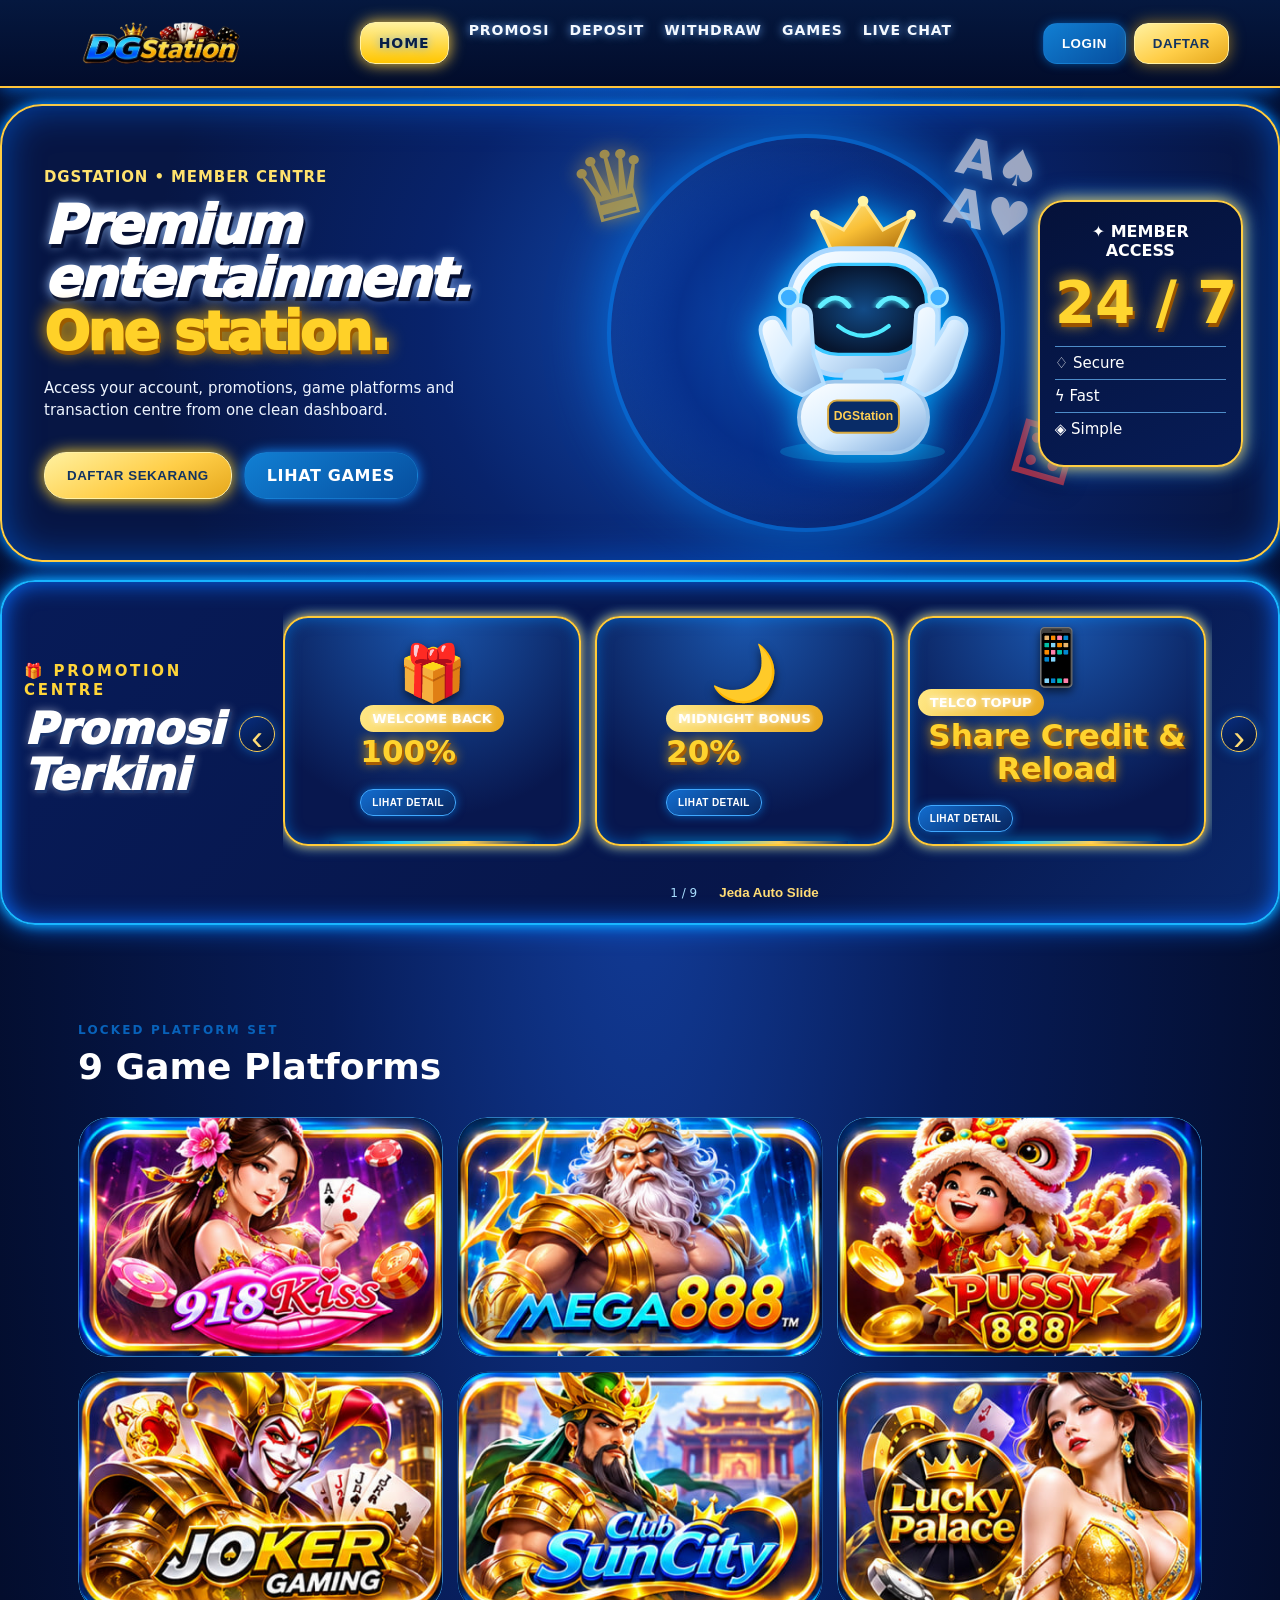
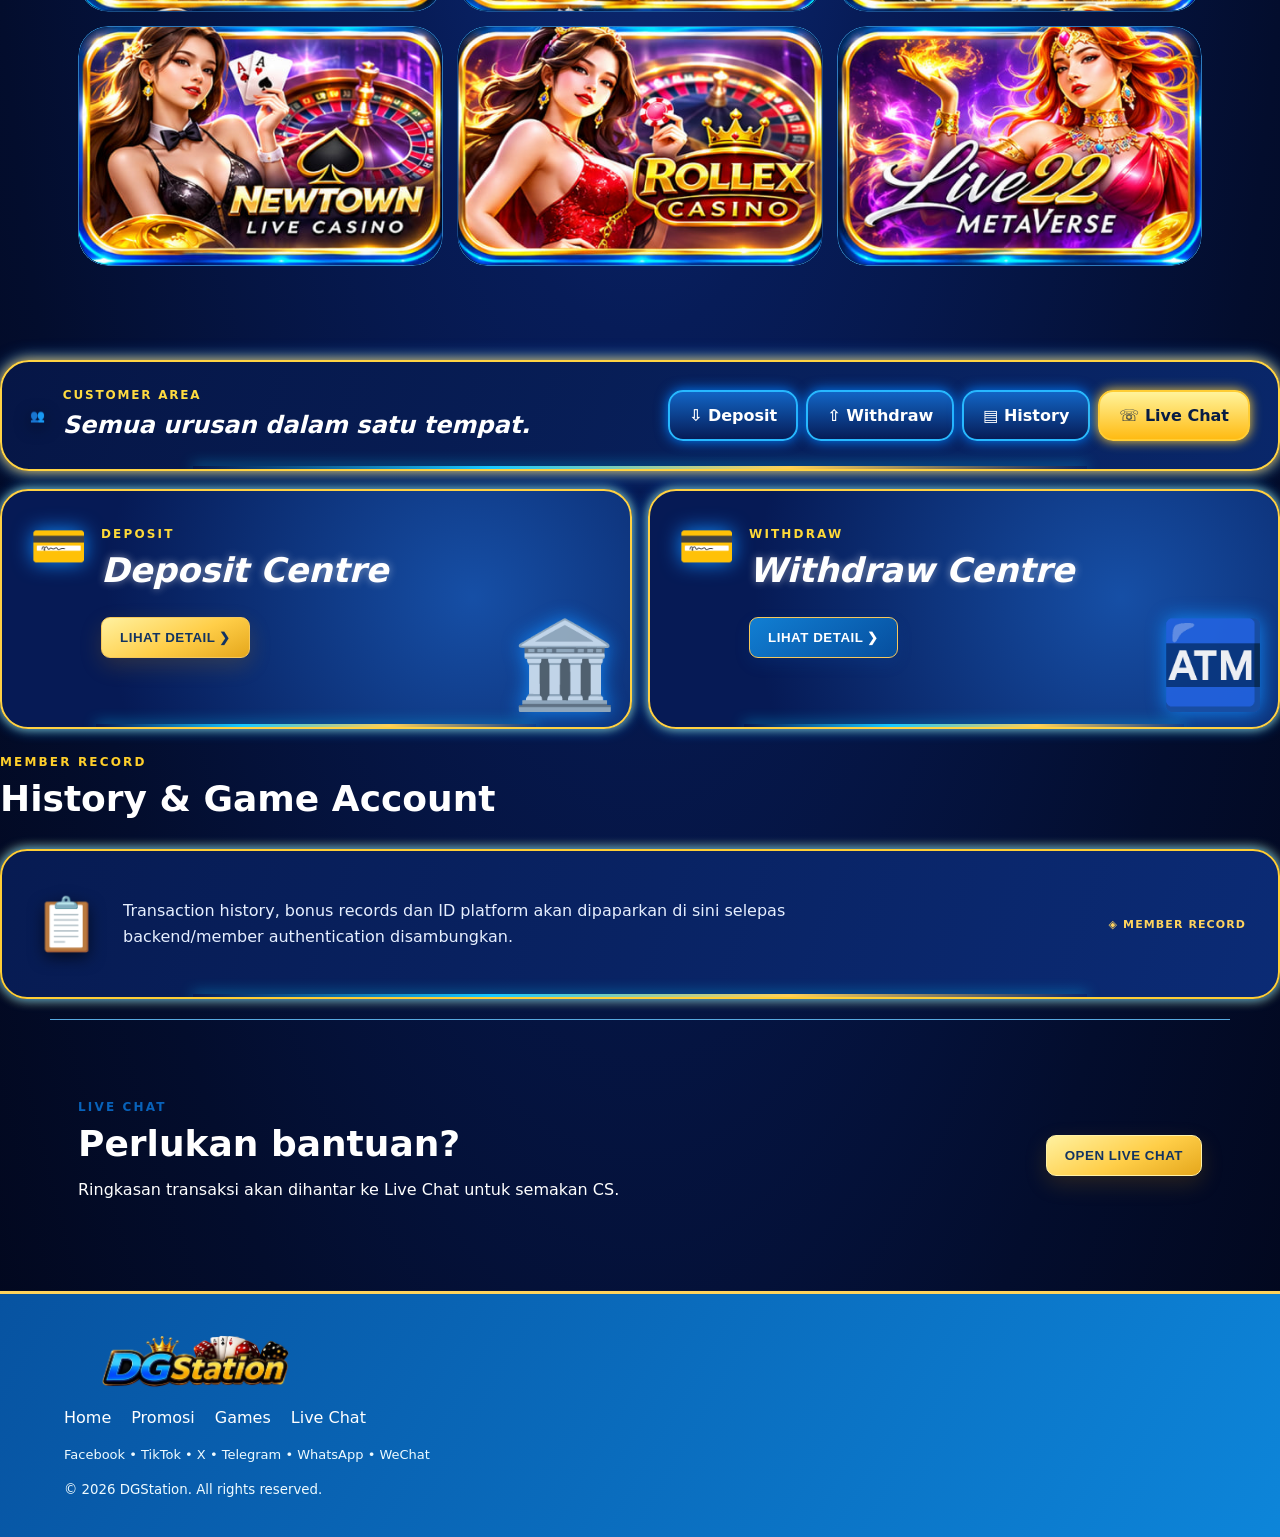
==== commit 99834a07: "Provide safe image fallback before 3D asset upload" ====
--- a/index.html
+++ b/index.html
@@ -6,7 +6,7 @@
 <button class="menu-toggle" aria-label="Menu">☰</button><nav><a href="#home">HOME</a><a href="#promosi">PROMOSI</a><a href="#deposit">DEPOSIT</a><a href="#withdraw">WITHDRAW</a><a href="#games">GAMES</a><a href="#live-chat">LIVE CHAT</a></nav>
 <div class="auth"><button class="btn ghost" data-modal="login">LOGIN</button><button class="btn gold" data-modal="register">DAFTAR</button></div></header>
 <main>
-<section id="home" class="hero"><div class="hero-copy"><span class="eyebrow">DGSTATION • MEMBER CENTRE</span><h1>Premium entertainment.<br><em>One station.</em></h1><p>Access your account, promotions, game platforms and transaction centre from one clean dashboard.</p><div class="hero-actions"><button class="btn gold" data-modal="register">DAFTAR SEKARANG</button><a class="btn ghost" href="#games">LIHAT GAMES</a></div></div><div class="hero-art"><div class="orb"></div><picture class="hero-robot-picture"><source srcset="assets/dgstation-robot-3d.webp" type="image/webp"><img class="hero-robot" src="assets/dgstation-ai-robot.svg" alt="Robot AI 3D DGStation bermahkota emas dan logo rasmi" loading="eager" fetchpriority="high"></picture><div class="hero-casino-decor" aria-hidden="true"><span class="deco-crown">♛</span><span class="deco-cards">A♠<br>A♥</span><span class="deco-dice">⚄</span></div><div class="glass-card"><span>✦ MEMBER ACCESS</span><strong>24 / 7</strong><small>♢ Secure</small><small>ϟ Fast</small><small>◈ Simple</small></div></div></section>
+<section id="home" class="hero"><div class="hero-copy"><span class="eyebrow">DGSTATION • MEMBER CENTRE</span><h1>Premium entertainment.<br><em>One station.</em></h1><p>Access your account, promotions, game platforms and transaction centre from one clean dashboard.</p><div class="hero-actions"><button class="btn gold" data-modal="register">DAFTAR SEKARANG</button><a class="btn ghost" href="#games">LIHAT GAMES</a></div></div><div class="hero-art"><div class="orb"></div><picture class="hero-robot-picture"><img class="hero-robot" src="assets/dgstation-robot-3d.webp" onerror="this.onerror=null;this.src='assets/dgstation-ai-robot.svg'" alt="Robot AI DGStation bermahkota emas dan logo rasmi" loading="eager" fetchpriority="high"></picture><div class="hero-casino-decor" aria-hidden="true"><span class="deco-crown">♛</span><span class="deco-cards">A♠<br>A♥</span><span class="deco-dice">⚄</span></div><div class="glass-card"><span>✦ MEMBER ACCESS</span><strong>24 / 7</strong><small>♢ Secure</small><small>ϟ Fast</small><small>◈ Simple</small></div></div></section>
 <section id="promosi" class="section"><div class="section-head"><span>🎁 PROMOTION CENTRE</span><h2>Promosi Terkini</h2></div><div class="promo-carousel-wrap"><button type="button" class="promo-arrow promo-prev" aria-label="Promosi sebelumnya">‹</button><div class="promo-grid" id="promoSlider" aria-label="Senarai promosi DGStation"><article class="promo-card promo-welcome"><span class="card-symbol" aria-hidden="true">🎁</span><div class="card-copy"><b>WELCOME BACK</b><h3>100%</h3><button class="btn ghost" data-info="welcome">LIHAT DETAIL</button></div></article><article class="promo-card promo-midnight"><span class="card-symbol" aria-hidden="true">🌙</span><div class="card-copy"><b>MIDNIGHT BONUS</b><h3>20%</h3><button class="btn ghost" data-info="midnight">LIHAT DETAIL</button></div></article><article class="promo-card promo-telco"><span class="card-symbol" aria-hidden="true">📱</span><div class="card-copy"><b>TELCO TOPUP</b><h3>Share Credit & Reload</h3><button class="btn ghost" data-info="telco">LIHAT DETAIL</button></div></article><article class="promo-card promo-birthday"><span class="card-symbol" aria-hidden="true">🎂</span><div class="card-copy"><b>BIRTHDAY BONUS</b><h3>100%</h3><button class="btn ghost" data-info="birthday">LIHAT DETAIL</button></div></article><article class="promo-card promo-weekend"><span class="card-symbol" aria-hidden="true">🎉</span><div class="card-copy"><b>WEEKEND BONUS</b><h3>20%</h3><button class="btn ghost" data-info="weekend">LIHAT DETAIL</button></div></article><article class="promo-card promo-daily"><span class="card-symbol" aria-hidden="true">✨</span><div class="card-copy"><b>DAILY BONUS</b><h3>10%</h3><button class="btn ghost" data-info="daily">LIHAT DETAIL</button></div></article><article class="promo-card promo-tng"><span class="card-symbol" aria-hidden="true">📲</span><div class="card-copy"><b>TNG BONUS</b><h3>15%</h3><button class="btn ghost" data-info="tng">LIHAT DETAIL</button></div></article><article class="promo-card promo-rebate"><span class="card-symbol" aria-hidden="true">💎</span><div class="card-copy"><b>REBATE</b><h3>5%</h3><button class="btn ghost" data-info="rebate">LIHAT DETAIL</button></div></article><article class="promo-card promo-recommend"><span class="card-symbol" aria-hidden="true">🤝</span><div class="card-copy"><b>RECOMMEND</b><h3>10%</h3><button class="btn ghost" data-info="recommend">LIHAT DETAIL</button></div></article></div><button type="button" class="promo-arrow promo-next" aria-label="Promosi seterusnya">›</button></div><div class="promo-slider-footer"><span id="promoCounter">1 / 9</span><button type="button" id="promoPause" aria-pressed="false">Jeda Auto Slide</button></div></section>
 <section id="games" class="section"><div class="section-head"><span>LOCKED PLATFORM SET</span><h2>9 Game Platforms</h2></div><div class="games" id="gameGrid"></div></section>
 <section class="member-strip"><div class="member-heading"><span class="member-icon" aria-hidden="true">👥</span><div><span>CUSTOMER AREA</span><h2>Semua urusan dalam satu tempat.</h2></div></div><div class="quick"><a href="#deposit">⇩ Deposit</a><a href="#withdraw">⇧ Withdraw</a><a href="#history">▤ History</a><a class="quick-chat" href="#live-chat">☏ Live Chat</a></div></section>
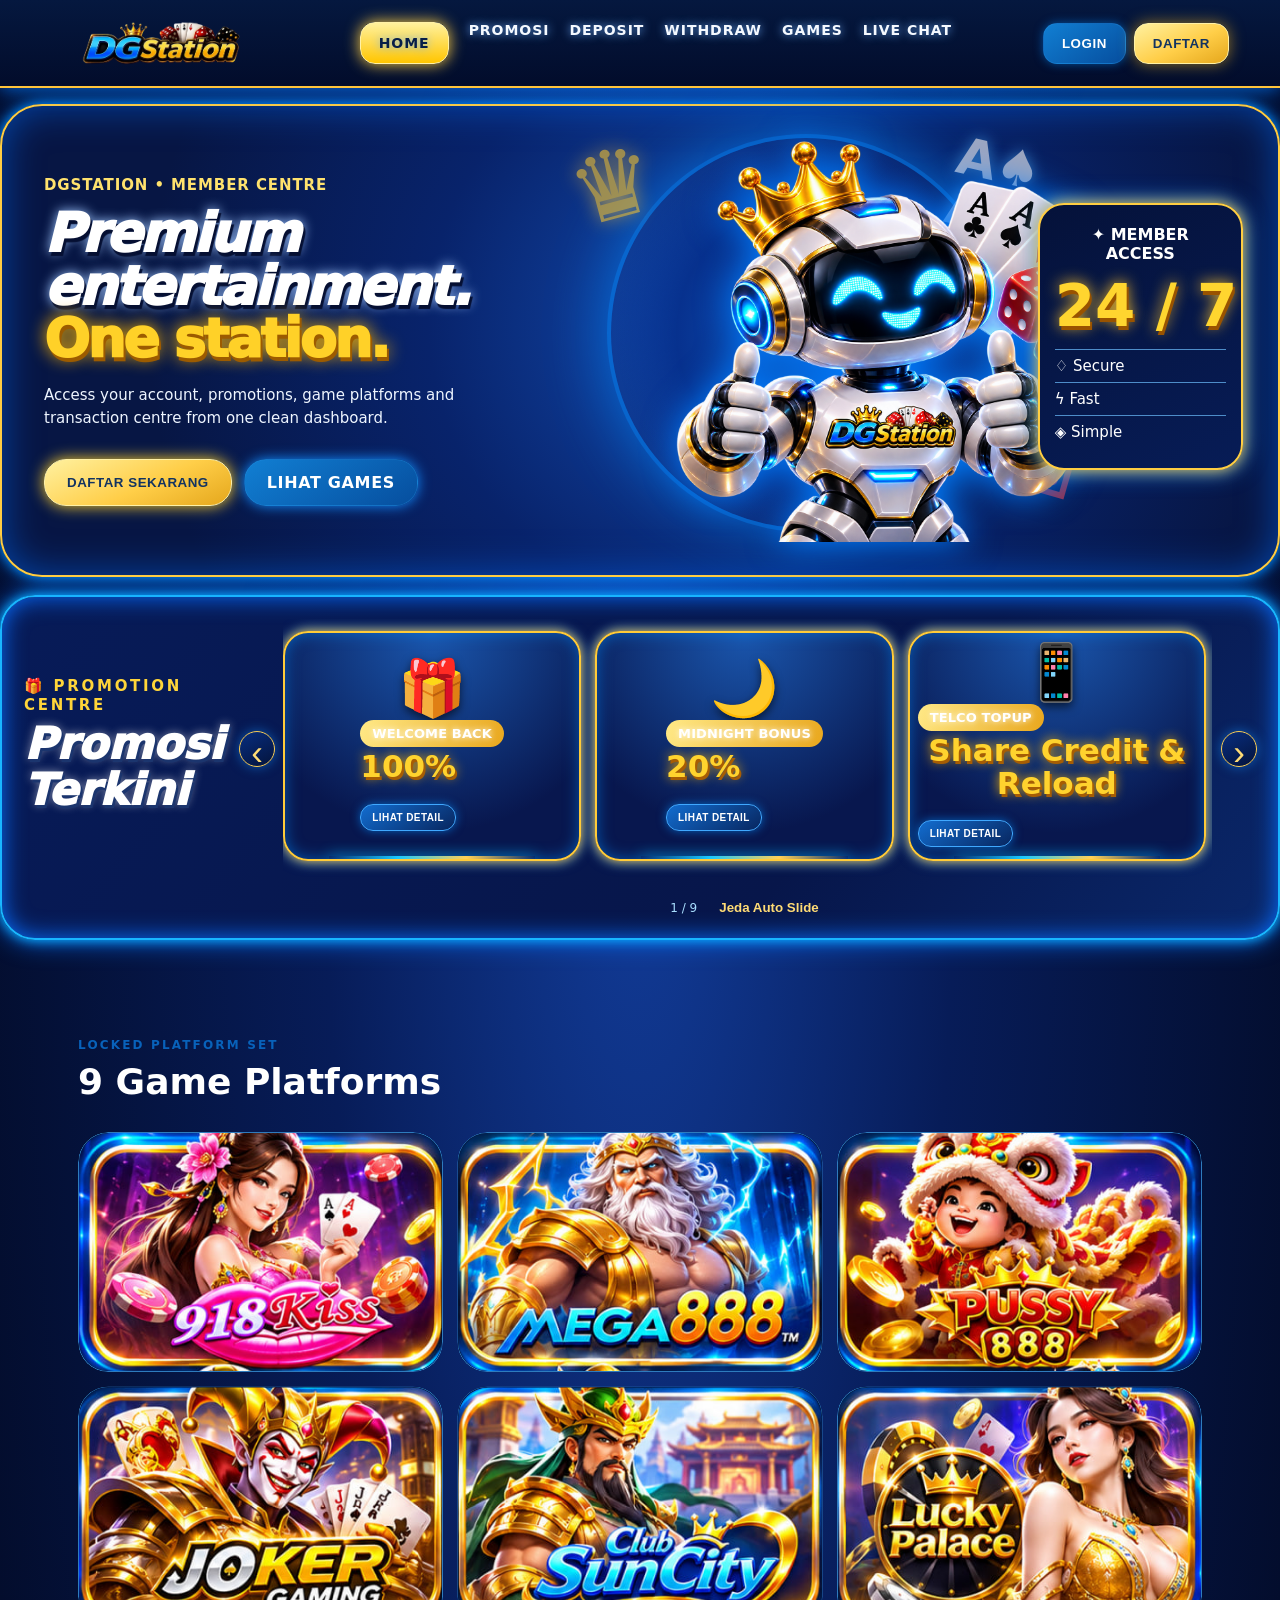
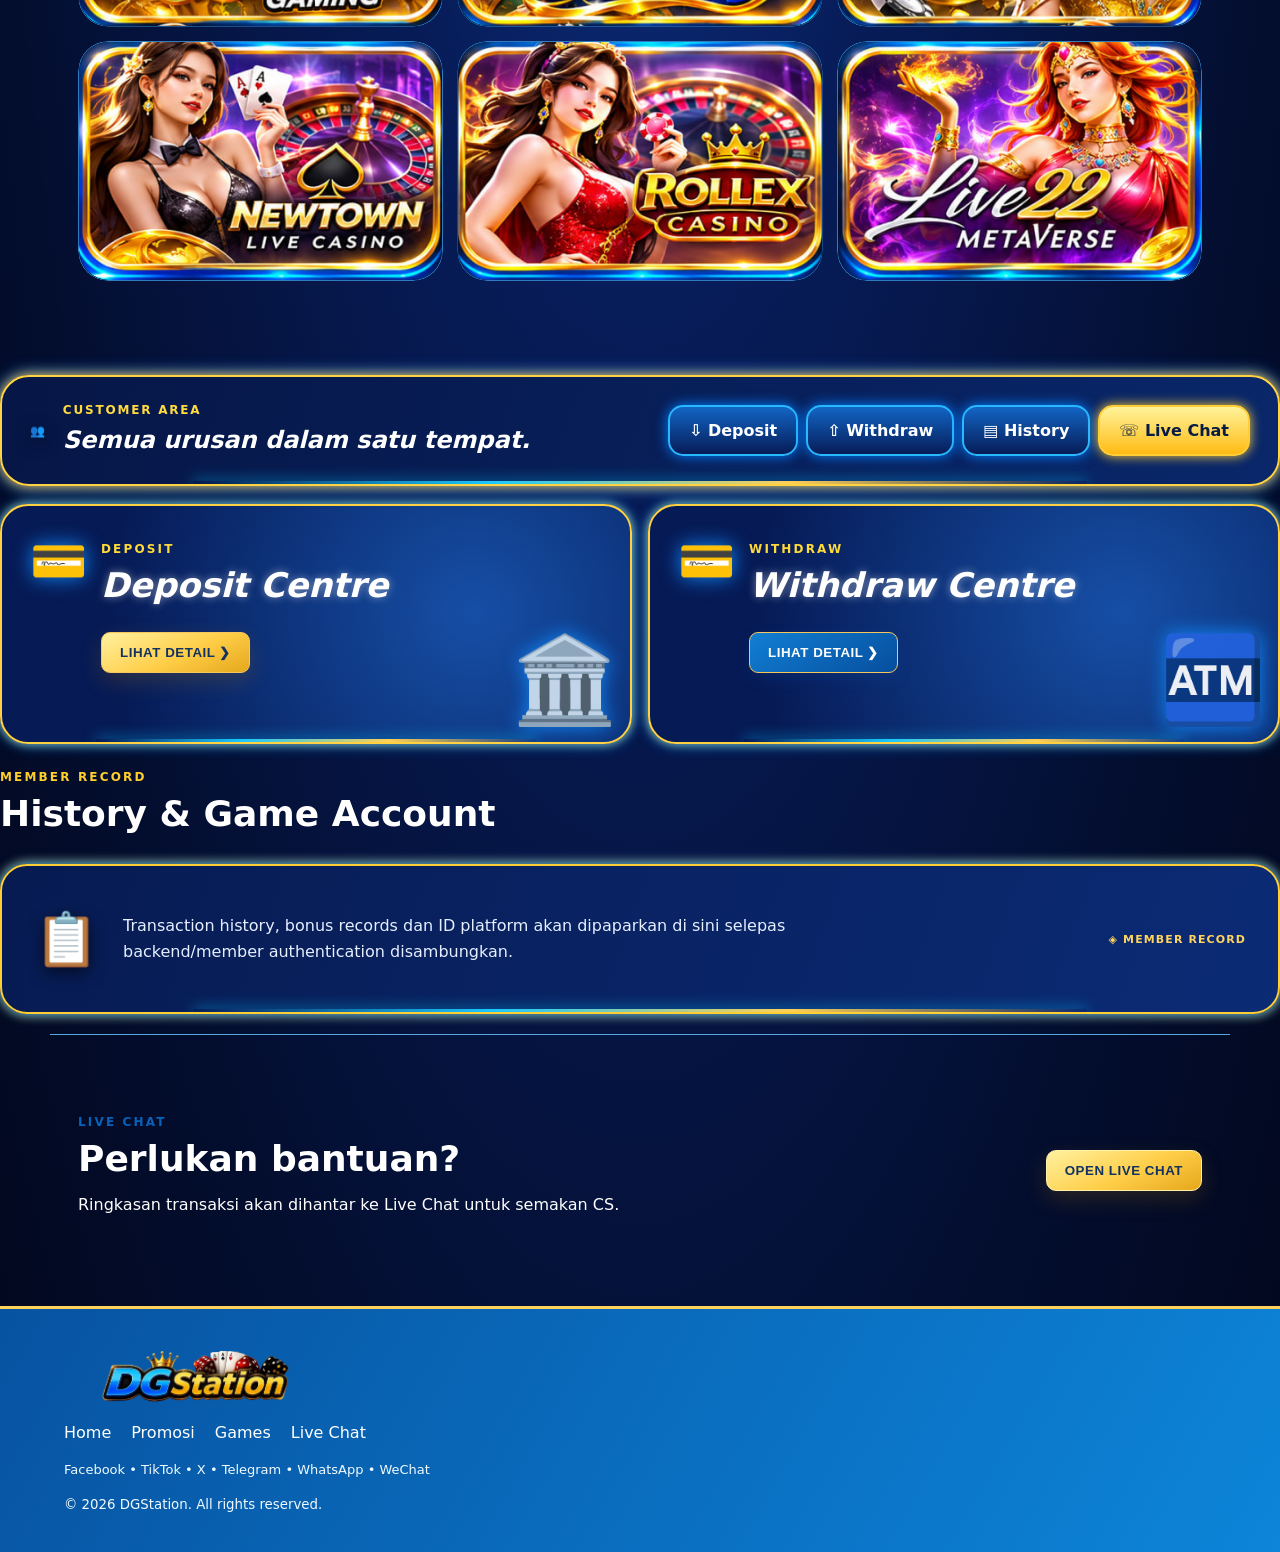
==== commit 8193d2bf: "Use uploaded real 3D DGStation robot PNG in hero" ====
--- a/index.html
+++ b/index.html
@@ -6,7 +6,7 @@
 <button class="menu-toggle" aria-label="Menu">☰</button><nav><a href="#home">HOME</a><a href="#promosi">PROMOSI</a><a href="#deposit">DEPOSIT</a><a href="#withdraw">WITHDRAW</a><a href="#games">GAMES</a><a href="#live-chat">LIVE CHAT</a></nav>
 <div class="auth"><button class="btn ghost" data-modal="login">LOGIN</button><button class="btn gold" data-modal="register">DAFTAR</button></div></header>
 <main>
-<section id="home" class="hero"><div class="hero-copy"><span class="eyebrow">DGSTATION • MEMBER CENTRE</span><h1>Premium entertainment.<br><em>One station.</em></h1><p>Access your account, promotions, game platforms and transaction centre from one clean dashboard.</p><div class="hero-actions"><button class="btn gold" data-modal="register">DAFTAR SEKARANG</button><a class="btn ghost" href="#games">LIHAT GAMES</a></div></div><div class="hero-art"><div class="orb"></div><picture class="hero-robot-picture"><img class="hero-robot" src="assets/dgstation-robot-3d.webp" onerror="this.onerror=null;this.src='assets/dgstation-ai-robot.svg'" alt="Robot AI DGStation bermahkota emas dan logo rasmi" loading="eager" fetchpriority="high"></picture><div class="hero-casino-decor" aria-hidden="true"><span class="deco-crown">♛</span><span class="deco-cards">A♠<br>A♥</span><span class="deco-dice">⚄</span></div><div class="glass-card"><span>✦ MEMBER ACCESS</span><strong>24 / 7</strong><small>♢ Secure</small><small>ϟ Fast</small><small>◈ Simple</small></div></div></section>
+<section id="home" class="hero"><div class="hero-copy"><span class="eyebrow">DGSTATION • MEMBER CENTRE</span><h1>Premium entertainment.<br><em>One station.</em></h1><p>Access your account, promotions, game platforms and transaction centre from one clean dashboard.</p><div class="hero-actions"><button class="btn gold" data-modal="register">DAFTAR SEKARANG</button><a class="btn ghost" href="#games">LIHAT GAMES</a></div></div><div class="hero-art"><div class="orb"></div><picture class="hero-robot-picture"><img class="hero-robot" src="assets/a_high_detail_3d_cgi_promotional_mascot_illustrati.png" onerror="this.onerror=null;this.src='assets/dgstation-ai-robot.svg'" alt="Robot AI DGStation bermahkota emas dan logo rasmi" loading="eager" fetchpriority="high"></picture><div class="hero-casino-decor" aria-hidden="true"><span class="deco-crown">♛</span><span class="deco-cards">A♠<br>A♥</span><span class="deco-dice">⚄</span></div><div class="glass-card"><span>✦ MEMBER ACCESS</span><strong>24 / 7</strong><small>♢ Secure</small><small>ϟ Fast</small><small>◈ Simple</small></div></div></section>
 <section id="promosi" class="section"><div class="section-head"><span>🎁 PROMOTION CENTRE</span><h2>Promosi Terkini</h2></div><div class="promo-carousel-wrap"><button type="button" class="promo-arrow promo-prev" aria-label="Promosi sebelumnya">‹</button><div class="promo-grid" id="promoSlider" aria-label="Senarai promosi DGStation"><article class="promo-card promo-welcome"><span class="card-symbol" aria-hidden="true">🎁</span><div class="card-copy"><b>WELCOME BACK</b><h3>100%</h3><button class="btn ghost" data-info="welcome">LIHAT DETAIL</button></div></article><article class="promo-card promo-midnight"><span class="card-symbol" aria-hidden="true">🌙</span><div class="card-copy"><b>MIDNIGHT BONUS</b><h3>20%</h3><button class="btn ghost" data-info="midnight">LIHAT DETAIL</button></div></article><article class="promo-card promo-telco"><span class="card-symbol" aria-hidden="true">📱</span><div class="card-copy"><b>TELCO TOPUP</b><h3>Share Credit & Reload</h3><button class="btn ghost" data-info="telco">LIHAT DETAIL</button></div></article><article class="promo-card promo-birthday"><span class="card-symbol" aria-hidden="true">🎂</span><div class="card-copy"><b>BIRTHDAY BONUS</b><h3>100%</h3><button class="btn ghost" data-info="birthday">LIHAT DETAIL</button></div></article><article class="promo-card promo-weekend"><span class="card-symbol" aria-hidden="true">🎉</span><div class="card-copy"><b>WEEKEND BONUS</b><h3>20%</h3><button class="btn ghost" data-info="weekend">LIHAT DETAIL</button></div></article><article class="promo-card promo-daily"><span class="card-symbol" aria-hidden="true">✨</span><div class="card-copy"><b>DAILY BONUS</b><h3>10%</h3><button class="btn ghost" data-info="daily">LIHAT DETAIL</button></div></article><article class="promo-card promo-tng"><span class="card-symbol" aria-hidden="true">📲</span><div class="card-copy"><b>TNG BONUS</b><h3>15%</h3><button class="btn ghost" data-info="tng">LIHAT DETAIL</button></div></article><article class="promo-card promo-rebate"><span class="card-symbol" aria-hidden="true">💎</span><div class="card-copy"><b>REBATE</b><h3>5%</h3><button class="btn ghost" data-info="rebate">LIHAT DETAIL</button></div></article><article class="promo-card promo-recommend"><span class="card-symbol" aria-hidden="true">🤝</span><div class="card-copy"><b>RECOMMEND</b><h3>10%</h3><button class="btn ghost" data-info="recommend">LIHAT DETAIL</button></div></article></div><button type="button" class="promo-arrow promo-next" aria-label="Promosi seterusnya">›</button></div><div class="promo-slider-footer"><span id="promoCounter">1 / 9</span><button type="button" id="promoPause" aria-pressed="false">Jeda Auto Slide</button></div></section>
 <section id="games" class="section"><div class="section-head"><span>LOCKED PLATFORM SET</span><h2>9 Game Platforms</h2></div><div class="games" id="gameGrid"></div></section>
 <section class="member-strip"><div class="member-heading"><span class="member-icon" aria-hidden="true">👥</span><div><span>CUSTOMER AREA</span><h2>Semua urusan dalam satu tempat.</h2></div></div><div class="quick"><a href="#deposit">⇩ Deposit</a><a href="#withdraw">⇧ Withdraw</a><a href="#history">▤ History</a><a class="quick-chat" href="#live-chat">☏ Live Chat</a></div></section>
--- a/assets/css/app.css
+++ b/assets/css/app.css
@@ -259,3 +259,9 @@
 @media(max-width:1100px){.hero{grid-template-columns:1fr 1fr!important;padding:30px!important}.hero h1{font-size:48px!important}.hero-art .glass-card{right:-5%!important;width:160px!important}.hero-art .glass-card strong{font-size:43px!important}#promosi{grid-template-columns:1fr!important}#promosi .promo-slider-footer{grid-column:1!important}}
 @media(max-width:820px){.hero{grid-template-columns:1fr!important;padding:35px 25px!important}.hero-art{min-height:350px!important}.hero-art .orb{left:10%!important;width:300px!important;height:300px!important}.hero-robot{max-height:340px!important}.hero-art .glass-card{right:1%!important;top:18%!important}#promosi{margin:14px!important}.member-strip{margin:14px!important}.split{padding:12px 14px!important}#history{padding:16px!important}}
 @media(max-width:480px){.hero h1{font-size:42px!important}.hero-art .glass-card{width:130px!important;min-height:180px!important;padding:11px!important}.hero-art .glass-card strong{font-size:32px!important}.hero-art .glass-card span{font-size:11px!important}.hero-art .glass-card small{font-size:11px!important}.hero-art .orb{width:240px!important;height:240px!important}#promosi .promo-card{min-height:195px!important;flex-basis:90%!important}.member-strip h2{font-size:21px!important}}
+
+/* 3D mascot asset framing — preserve complete crown and thumbs */
+.hero-robot-picture{position:relative;z-index:2;display:flex;align-items:center;justify-content:center;width:min(80%,440px);height:405px;pointer-events:none}
+.hero-robot-picture .hero-robot{display:block;width:100%!important;max-width:100%!important;height:100%!important;max-height:none!important;object-fit:contain;object-position:center center;filter:drop-shadow(0 0 17px #007dff)!important}
+@media(max-width:820px){.hero-robot-picture{height:340px;width:min(82%,390px)}}
+@media(max-width:480px){.hero-robot-picture{height:300px;width:78%}}
